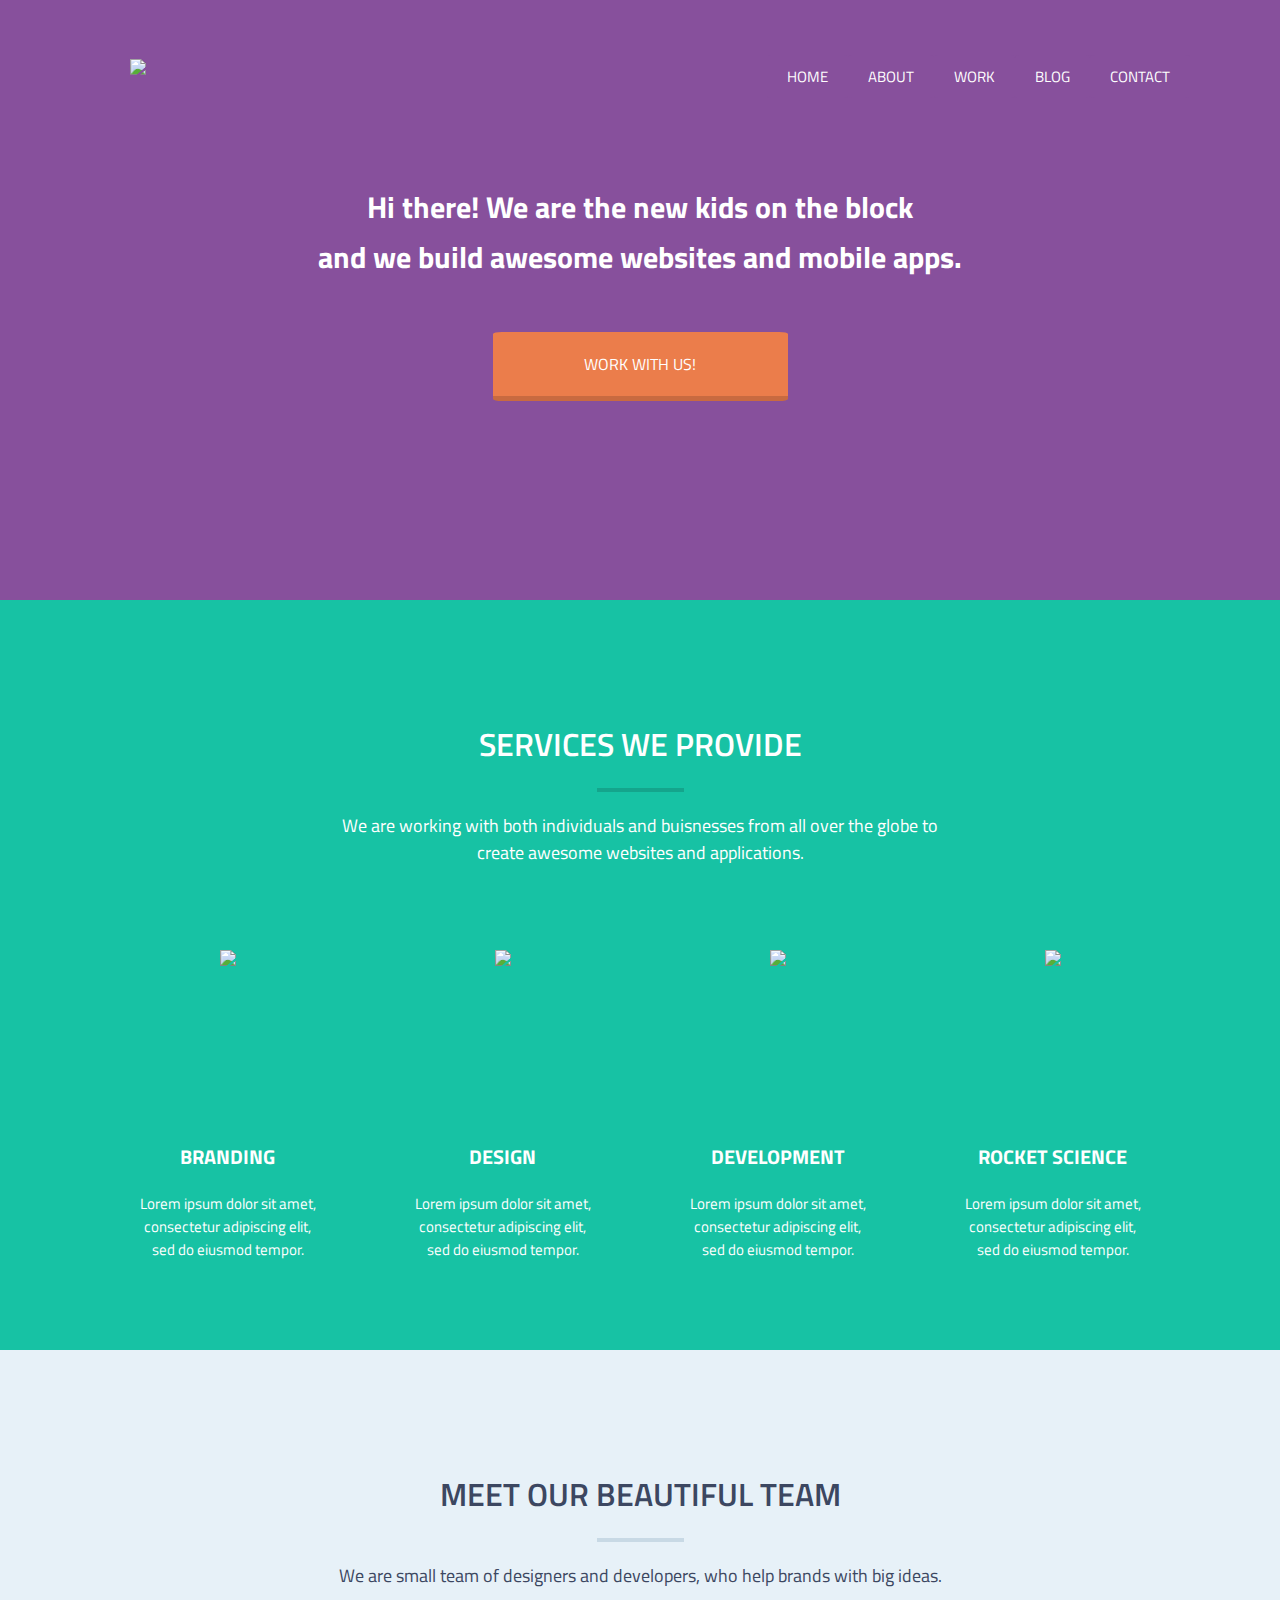
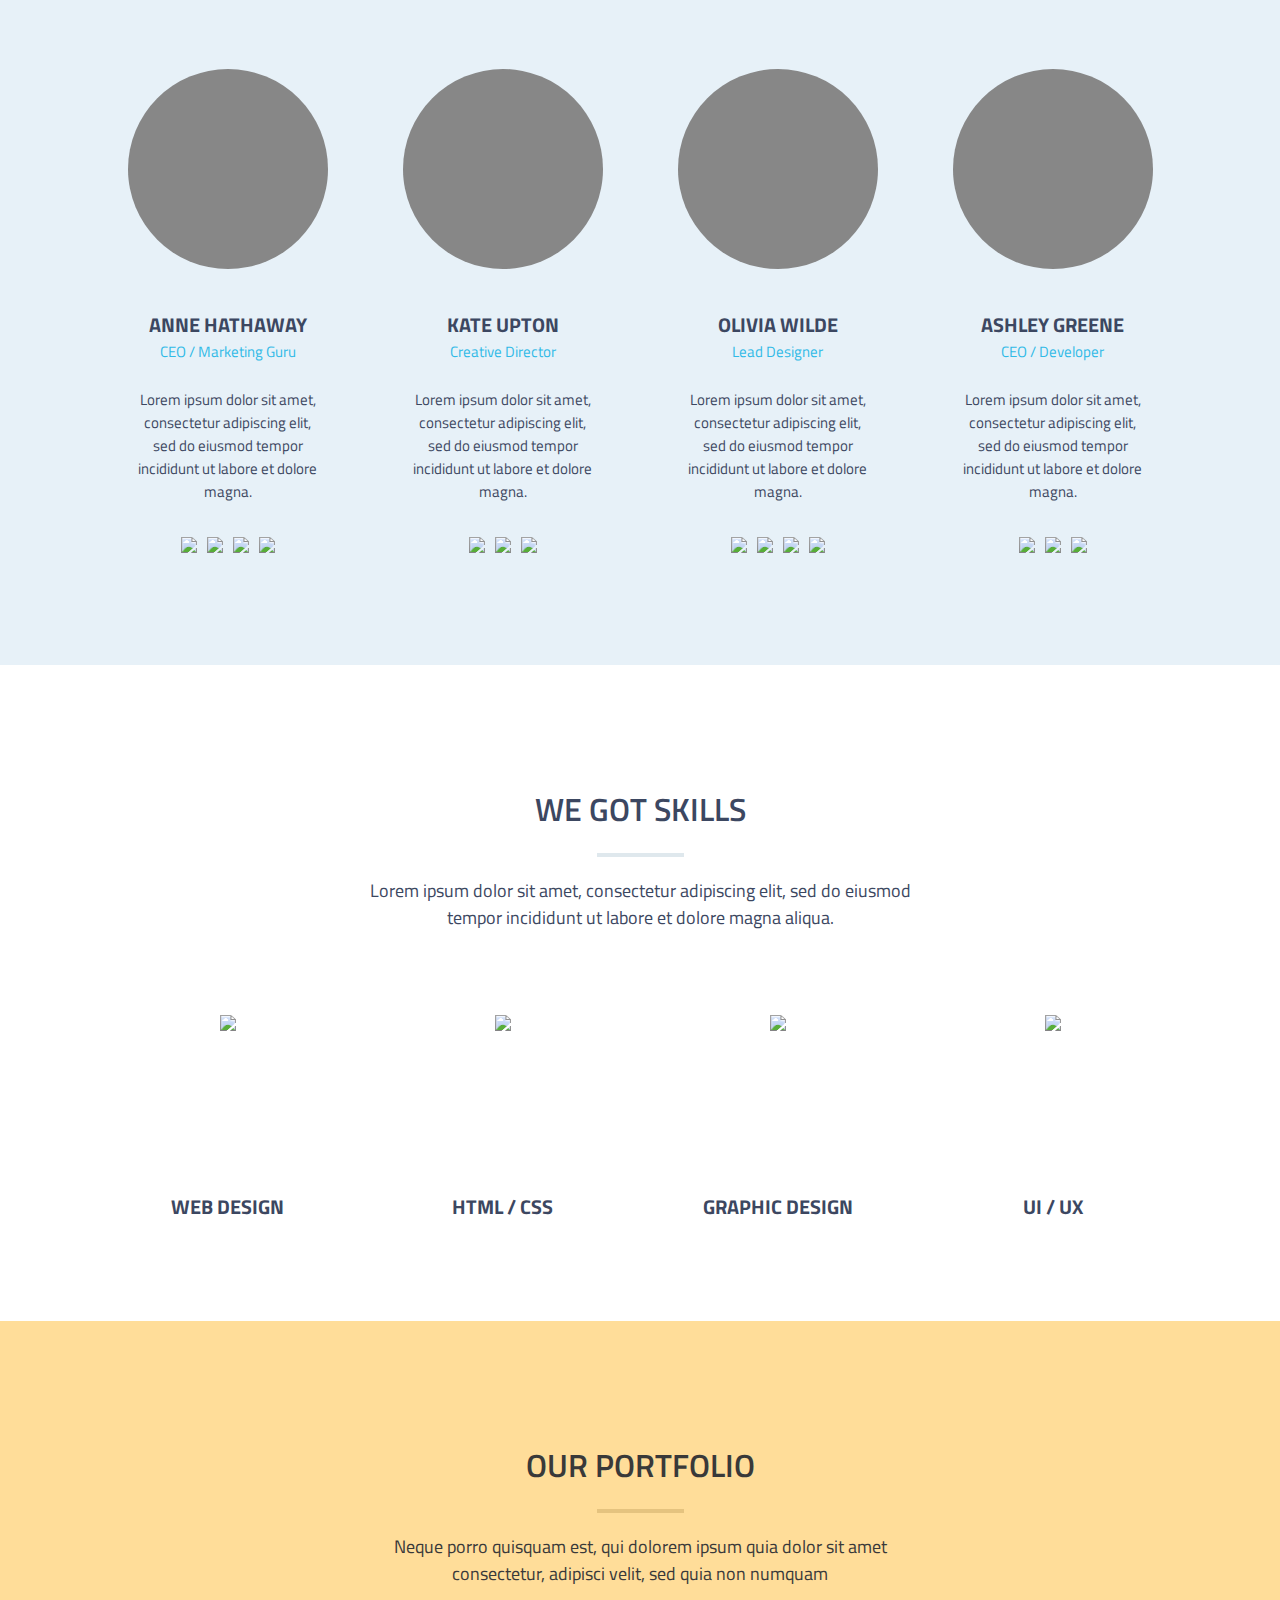
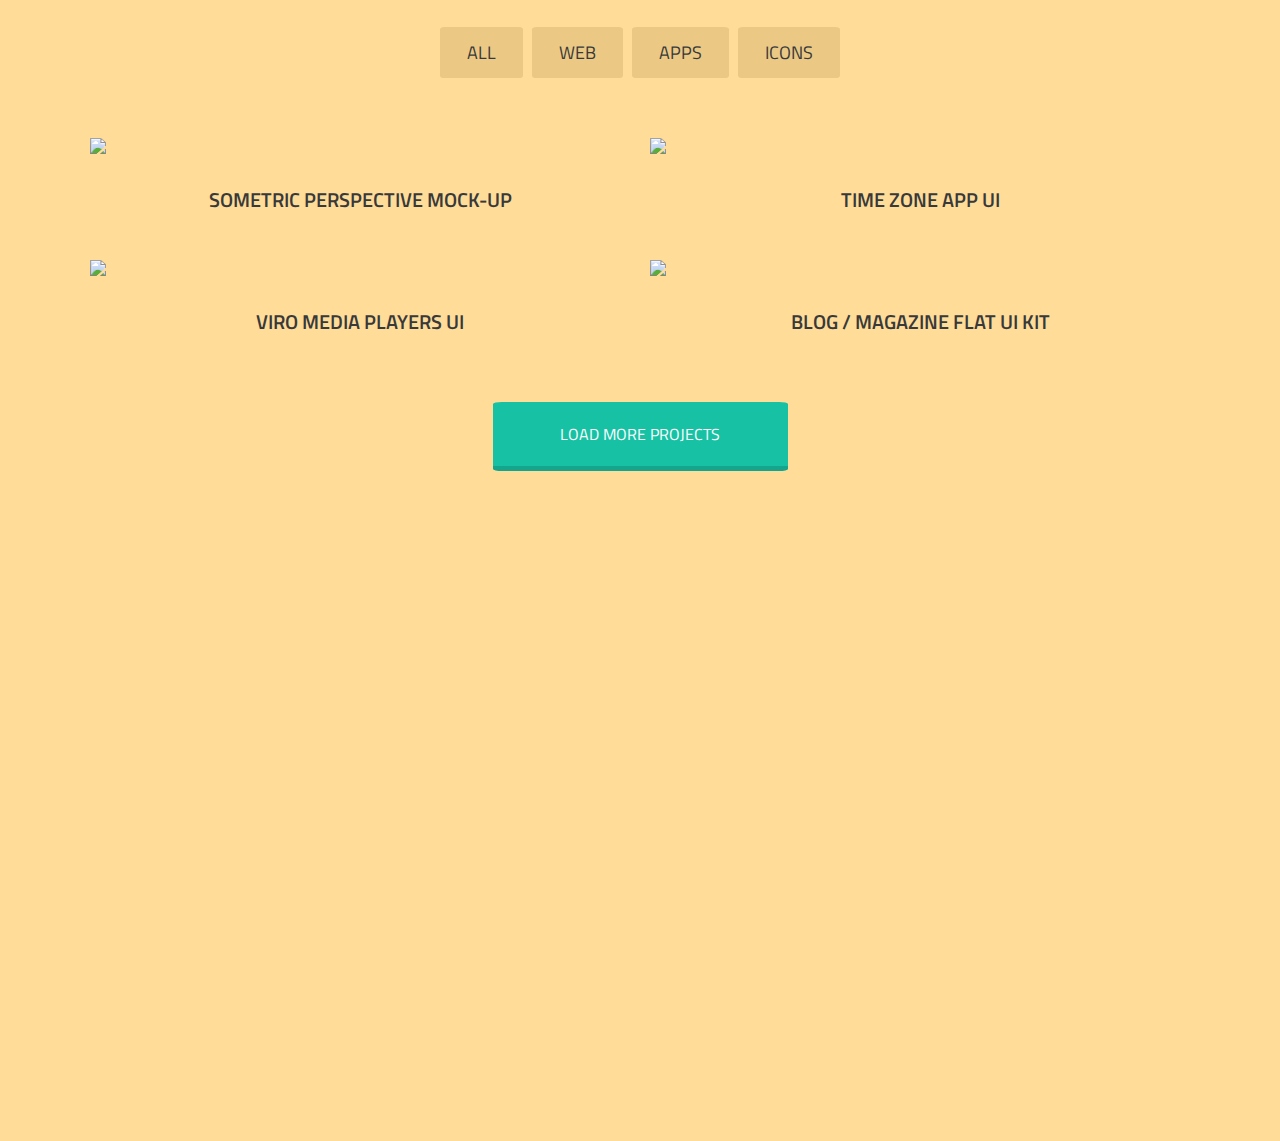
==== 01Train/index.html @ 818e9484 "semi-redy my first site" ====
<!DOCTYPE html>
<html lang="en">
<head>
    <meta charset="UTF-8">
    <meta name="viewport" content="width=device-width, initial-scale=1.0">
    <link rel="stylesheet" href="styles/style.css">
    <link href="https://fonts.googleapis.com/css?family=Titillium+Web:400,400i&display=swap" rel="stylesheet">
    <title>Document</title>
</head>
<body>

    
    <header class="header">
        <div class="container">
            <div class="header__inner">
                <a class ="logo" href="." alt="Cuda logo"><img src="/images/logo.png"></a>
                <nav class="nav">
                    <a class="nav_link active" href="/home">Home</a>
                    <a class="nav_link" href="/about">About</a>
                    <a class="nav_link" href="/work">Work</a>
                    <a class="nav_link" href="/blog">Blog</a>
                    <a class="nav_link" href="/contact">Contact</a>
                </nav>
            </div>
        </div> 
   <section class="intro_sec">
        <div class="container">
            <h2 class="intro_p">Hi there! We are the new kids on the block<br> 
            and we build awesome websites and mobile apps.</h2>
            <div>
                <a href="/contact"><p  class="button">Work with us!</p></a>
            </div>
        </div>
    </section>
    </header>


    <section class="sec">
        <div class="container">
            <div class="sec_inside">
                <h2 class="sec_heading">Services we provide</h2>
                <p class="sec_p">We are working with both individuals
                    and buisnesses from all over the globe to create 
                    awesome websites and applications.
                </p>
                <div class="section_main">
                    <div class="main_content">
                        <div class="img_in_sec">
                            <img src="/images/1.png">
                        </div>
                        <h3 class="cont_heading">branding</h3>
                        <p class="cont_descr">Lorem ipsum dolor
                             sit amet, consectetur adipiscing elit,
                              sed do eiusmod tempor.</p>
                    </div>
                    <div class="main_content">
                        <div class="img_in_sec">
                            <img src="/images/2.png">
                        </div>
                        <h3 class="cont_heading">design</h3>
                        <p class="cont_descr">Lorem ipsum dolor
                            sit amet, consectetur adipiscing elit,
                             sed do eiusmod tempor.</p>
                    </div>
                    <div class="main_content">
                        <div class="img_in_sec">
                            <img src="/images/3.png">
                        </div>
                        <h3 class="cont_heading">development</h3>
                        <p class="cont_descr">Lorem ipsum dolor
                            sit amet, consectetur adipiscing elit,
                             sed do eiusmod tempor.</p>
                    </div>
                    <div class="main_content">
                        <div class="img_in_sec">
                            <img src="/images/4.png">
                        </div>
                        <h3 class="cont_heading">rocket science</h3>
                        <p class="cont_descr">Lorem ipsum dolor
                            sit amet, consectetur adipiscing elit,
                             sed do eiusmod tempor.</p>
                    </div>
                </div>
            </div>
        </div> <!-- container-->
    </section> 


    <section class="sec sec-third">
        <div class="container">
            <div class="sec_inside">
                <h2 class="sec_heading heading-3">meet our beautiful team</h2>
                <p class="sec_p p-3">We are small team of designers and developers,
                    who help brands with big ideas.
                </p>
                <div class="section_main">
                    <div class="main_content">
                        <div class="gray_circ"></div>
                        <h3 class="cont_heading cont_heading-3">Anne Hathaway</h3>
                        <p class="job">CEO / Marketing Guru</p>
                        <p class="cont_descr">Lorem ipsum dolor sit amet, consectetur adipiscing
                             elit, sed do eiusmod tempor incididunt ut labore et dolore magna.</p>                    
                        <div class="contacts">
                            <a class="facebook link" target="_blank" href="http://facebook.com"><img src="/images/contacts_f.png"></a>
                            <a class="twitter link" target="_blank" href="http://twitter.com"><img src="/images/contacts_t.png"></a>
                            <a class="linkedin link" target="_blank" href="http://linked.com"><img src="/images/contacts_l.png"></a>
                            <a class="mail link" target="_blank" href="http://gmail.com"><img src="/images/contacts_g.png"></a>
                        </div>
                    </div>
                    <div class="main_content">
                        <div class="gray_circ"></div>
                        <h3 class="cont_heading cont_heading-3">Kate upton</h3>
                        <p class="job">Creative Director</p>
                        <p class="cont_descr">Lorem ipsum dolor sit amet, consectetur adipiscing
                             elit, sed do eiusmod tempor incididunt ut labore et dolore magna.</p>                    
                        <div class="contacts">
                            <a class="twitter link" target="_blank" href="http://twitter.com"><img src="/images/contacts_t.png"></a>
                            <a class="linkedin link" target="_blank" href="http://linked.com"><img src="/images/contacts_l.png"></a>
                            <a class="mail link" target="_blank" href="http://gmail.com"><img src="/images/contacts_g.png"></a>
                        </div>
                    </div>
                    <div class="main_content">
                        <div class="gray_circ"></div>
                        <h3 class="cont_heading cont_heading-3">Olivia wilde</h3>
                        <p class="job">Lead Designer</p>
                        <p class="cont_descr">Lorem ipsum dolor sit amet, consectetur adipiscing
                             elit, sed do eiusmod tempor incididunt ut labore et dolore magna.</p>                    
                        <div class="contacts">
                            <a class="facebook link" target="_blank" href="http://facebook.com"><img src="/images/contacts_f.png"></a>
                            <a class="twitter link" target="_blank" href="http://twitter.com"><img src="/images/contacts_t.png"></a>
                            <a class="linkedin link" target="_blank" href="http://linked.com"><img src="/images/contacts_l.png"></a>
                            <a class="mail link" target="_blank" href="http://gmail.com"><img src="/images/contacts_g.png"></a>
                        </div>
                    </div>
                    <div class="main_content">
                        <div class="gray_circ"></div>
                        <h3 class="cont_heading cont_heading-3">Ashley Greene</h3>
                        <p class="job">CEO / Developer</p>
                        <p class="cont_descr">Lorem ipsum dolor sit amet, consectetur adipiscing
                             elit, sed do eiusmod tempor incididunt ut labore et dolore magna.</p>                    
                        <div class="contacts">
                            <a class="facebook link" target="_blank" href="http://facebook.com"><img src="/images/contacts_f.png"></a>
                            <a class="twitter link" target="_blank" href="http://twitter.com"><img src="/images/contacts_t.png"></a>
                            <a class="mail link" target="_blank" href="http://gmail.com"><img src="/images/contacts_g.png"></a>
                        </div>
                    </div>
                </div>
            </div> <!-- sec_inside -->
        </div> <!-- container -->   
    </section> <!-- third section -->


    <section class="sec sec-4">
        <div class="container">
            <div class="sec_inside">
                <h2 class="sec_heading heading-4">we got skills</h2>
                <p class="sec_p p-4">Lorem ipsum dolor sit amet, consectetur adipiscing
                    elit, sed do eiusmod tempor incididunt ut labore et dolore magna aliqua.
                </p>
                <div class="section_main">
                    <div class="main_content">
                        <div class="img_in_sec">
                            <img src="/images/skills-1.png">
                        </div>
                        <h3 class="cont_heading cont_heading-3">Web design</h3>
                    </div>
                    <div class="main_content">
                        <div class="img_in_sec">
                            <img src="/images/skills-2.png">
                        </div>
                        <h3 class="cont_heading cont_heading-3">Html / css</h3>
                    </div>
                    <div class="main_content">
                        <div class="img_in_sec">
                            <img src="/images/skills-3.png">
                        </div>
                        <h3 class="cont_heading cont_heading-3">graphic design</h3>
                    </div>
                    <div class="main_content">
                        <div class="img_in_sec">
                            <img src="/images/skills-4.png">
                        </div>
                        <h3 class="cont_heading cont_heading-3">ui / ux</h3>
                    </div>
                </div>
            </div> <!-- sec_inside -->
        </div> <!-- container -->   
    </section> <!-- third section -->


    <section class="sec sec-5">
        <div class="container">
            <div class="sec_inside">
                <h2 class="sec_heading heading-5">our portfolio</h2>
                <p class="sec_p p-4">Neque porro quisquam est, qui dolorem ipsum quia dolor sit amet
                    consectetur, adipisci velit, sed quia non numquam
                </p>
                <div class="menu">
                    <a class="mini_button" href="#" alt="all">all</a>
                    <a class="mini_button" href="#" alt="web">web</a>
                    <a class="mini_button" href="#" alt="apps">apps</a>
                    <a class="mini_button" href="#" alt="icons">icons</a>
                </div>
                <div class="main_content-5">
                    <div class="main_content c-5">
                        <img src="/images/nb-1.png">
                        <h3 class="cont_heading cont_heading-5">sometric Perspective Mock-Up</h3>
                    </div>
                    <div class="main_content c-5">
                        <img src="/images/nb-2.png">
                        <h3 class="cont_heading cont_heading-5">Time zone app ui</h3>
                    </div>
                    <div class="main_content c-5">
                        <img src="/images/nb-4.png">
                        <h3 class="cont_heading cont_heading-5">viro media players ui</h3>
                    </div>
                    <div class="main_content c-5">
                        <img src="/images/nb-3.png">
                        <h3 class="cont_heading cont_heading-5">blog / magazine flat ui kit</h3>
                    </div>
                </div>
                <div>
                    <a href="/contact"><p  class="button button-5">Load more projects</p></a>
                </div>
</body>
</html>
---- 01Train/styles/style.css ----
body, html {
    font-family: 'Titillium Web', sans-serif;
    margin: 0;
    color: white;
    font-size: 18px;
    height: 100%;
    padding: 0;
    margin: 0;
}


a  {
    text-decoration: none;
    outline: none!important;
    border: none;
}


*, *:before, *:after{
    box-sizing: border-box;
}

.container {
    max-width: 1100px;
    width: 100%;
    margin: 0 auto;
}

/* Header */

.header {
    position: relative;
    background-color: #87509c;
    height: 600px;
    margin: 0;
    top: 0;
    left: 0;
    right: 0;
    bottom: 0;
    z-index: 1000;
}

.header__inner {
    /*margin-top: 80px;*/
    position: relative;
    padding-top: 55px;
    margin-bottom: 100px;

}

.logo {
    width: 125px;
    height: 50px;
    margin-left: 40px;
}

/* navigation */

.nav{
    position: absolute;
    top: 55px;
    right: 0
}

.nav_link{
    background-color: #87509c;
    text-decoration: none;
    text-transform: uppercase;
    color: white;
    font-size: 15px;
    font-weight: normal;
    padding: 10px 20px;
    float: left;
    border-radius: 5%;
    transition: linear .2s;
}

.nav_link:hover {
    background-color: #643a79;
}

/* intro */

.intro_p {
    color: white;
    margin-top: 0px;
    margin-bottom: 50px;
    text-align: center;
    font-size: 30px;
    font-weight: bold;
    line-height: 50px;
}

.button {
    width: 295px;
    text-decoration: none;
    background-color: #eb7d4b;
    color: white;
    font-size: 16px;
    text-transform: uppercase;
    border-bottom-color: #c86a40;
    border-bottom-width: 5px;
    border-bottom-style: solid;
    margin: 0 auto;
    text-align: center;
    padding: 20px;
    border-radius: 3%;
    transition: linear .2s;
}

.button:hover {
    color: #eb7d4b;
    background-color: white;
    border-bottom-color: white;
    border-bottom-width: 5px;
    border-bottom-style: solid;
}


/* second section */

.sec {
    margin: 0;
    width: 100%;
    height: 750px;
    background-color: #17c2a4;
}

.sec_inside {
    padding: 120px 0;
}

.sec_heading {
    text-transform: uppercase;
    font-size: 32px;
    text-align: center;
    font-weight: 600;
    margin: 0;
    padding-bottom: 20px;
}

.sec_heading:after {
    content: "";
    display: block;
    height: 4px;
    width: 87px;
    background-color: #14a58c;
    margin: 20px auto 0
}

.sec_p {
    text-align: center;
    margin: 0 auto;
    max-width: 600px;
    padding: 0;
}

/* section main content */

.section_main {
    margin-top: 80px;
    display: flex;
    /*justify-content: space-between;*/
}

.main_content {
    width: 25%;
    display: flex;
    justify-items: center;
    flex-wrap: wrap;
    flex-direction: column;
    text-align: center;

}

.img_in_sec {
    height: 140px;
}

.cont_heading {
    margin-top: 55px;
    text-transform: uppercase;
    font-size: 20px;
    text-align: center;
    font-weight: 700;
}

.cont_descr {
    margin: 0 auto;
    font-size: 15px;
    width: 180px;
    text-align: center;
}

/* 3 section */

.sec-third {
    height: 915px;
    background-color: #e7f1f8;
    color: #3c4761;
}

.heading-3:after {
    content: "";
    display: block;
    height: 4px;
    width: 87px;
    background-color: #c8d9e5;
    margin: 20px auto 0;
    z-index: 1;
}

.p-3 {
    max-width: 650px;
}

.gray_circ {
    margin: 0 auto;
    background-color: #878787;
    border-radius: 50%;
    width: 200px;
    height: 200px;
}

.cont_heading-3 {
    margin-top: 40px;
    margin-bottom: 0px;
    padding: 0;
}

.job {
    padding-top: 0px;
    margin: 0 auto;
    font-size: 15px;
    color: #30bae7;
    margin-bottom: 25px;
}

.contacts {
    display: flex;
    justify-content: center;
}

.link {
    padding: 30px 5px;
}

/* Section 4 */

.sec-4 {
    height: 656px;
    background-color: #ffffff;
    color: #3c4761;
}

.heading-4:after {
    content: "";
    display: block;
    height: 4px;
    width: 87px;
    background-color: #dfe8ed;
    margin: 20px auto 0;
    z-index: 2;
}

.p-4 {
    width: 580px;
}

/* section 5 */

.sec-5 {
    height: 1420px;
    background-color: #ffdd99;
    color: #393939;
}

.heading-5:after {
    content: "";
    display: block;
    height: 4px;
    width: 87px;
    background-color: #e5c37f;
    margin: 20px auto 0;
    z-index: 3;
}

.menu {
    width: 400px;
    display: flex;
    justify-content: space-between;
    margin: 0 auto;
}

.mini_button {
    background-color: #ebc985;
    margin: 40px 0;
    padding: 12px 27px;
    text-transform: uppercase;
    color: #393939;
    border-radius: 5%;
    transition: linear 0.2s;
}

.mini_button:hover {
    background-color: #ffffff;
}

.main_content-5 {
    width: 100%;
    display: flex;
    justify-content: space-between;
    flex-wrap: wrap;
    margin-top: 20px;
}

.c-5 {
    width: 540px;
}

.cont_heading-5 {
    margin-top: 30px;
    font-weight: 600;
    margin-bottom: 45px;
}

.button-5 {
    margin-top: 20px;
    color: #ffffff;
    background-color: #17c2a4;
    border-bottom-color: #14a58c;
}

.button-5:hover {
    color: #17c2a4;
}
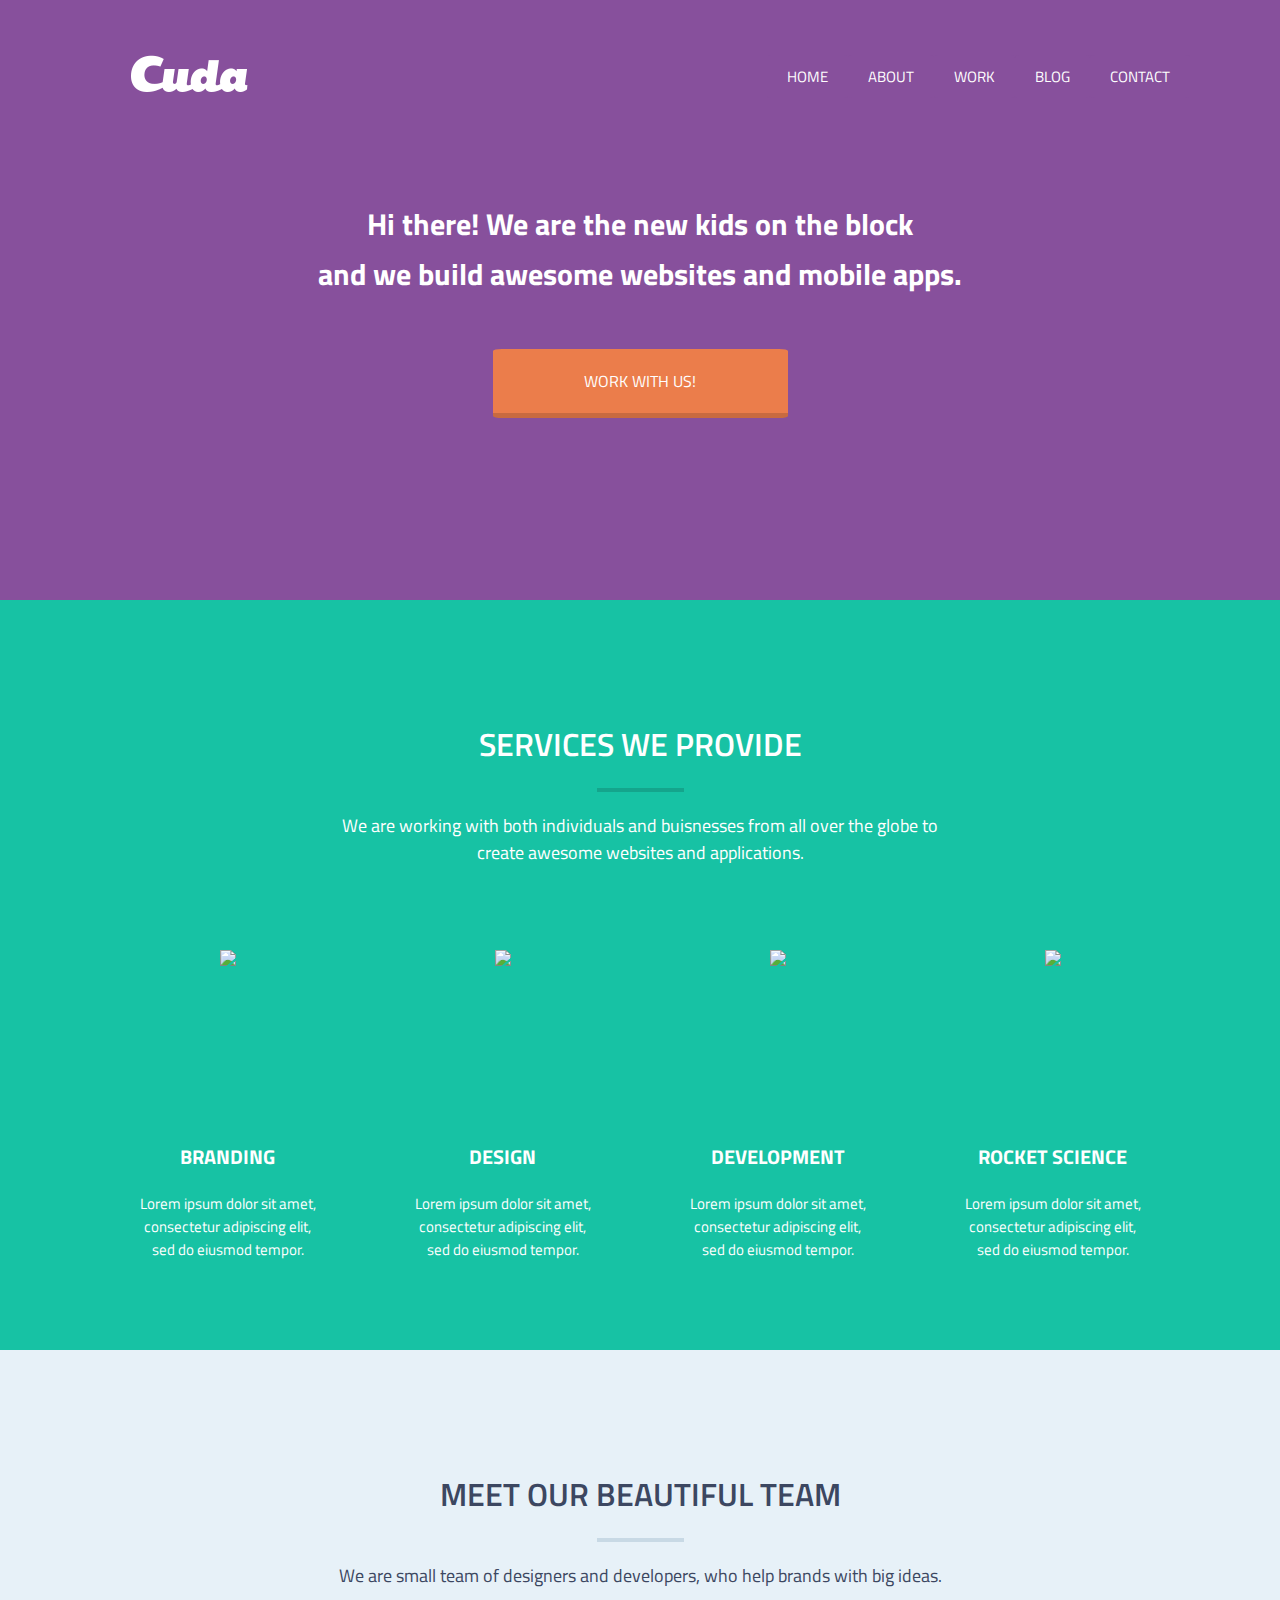
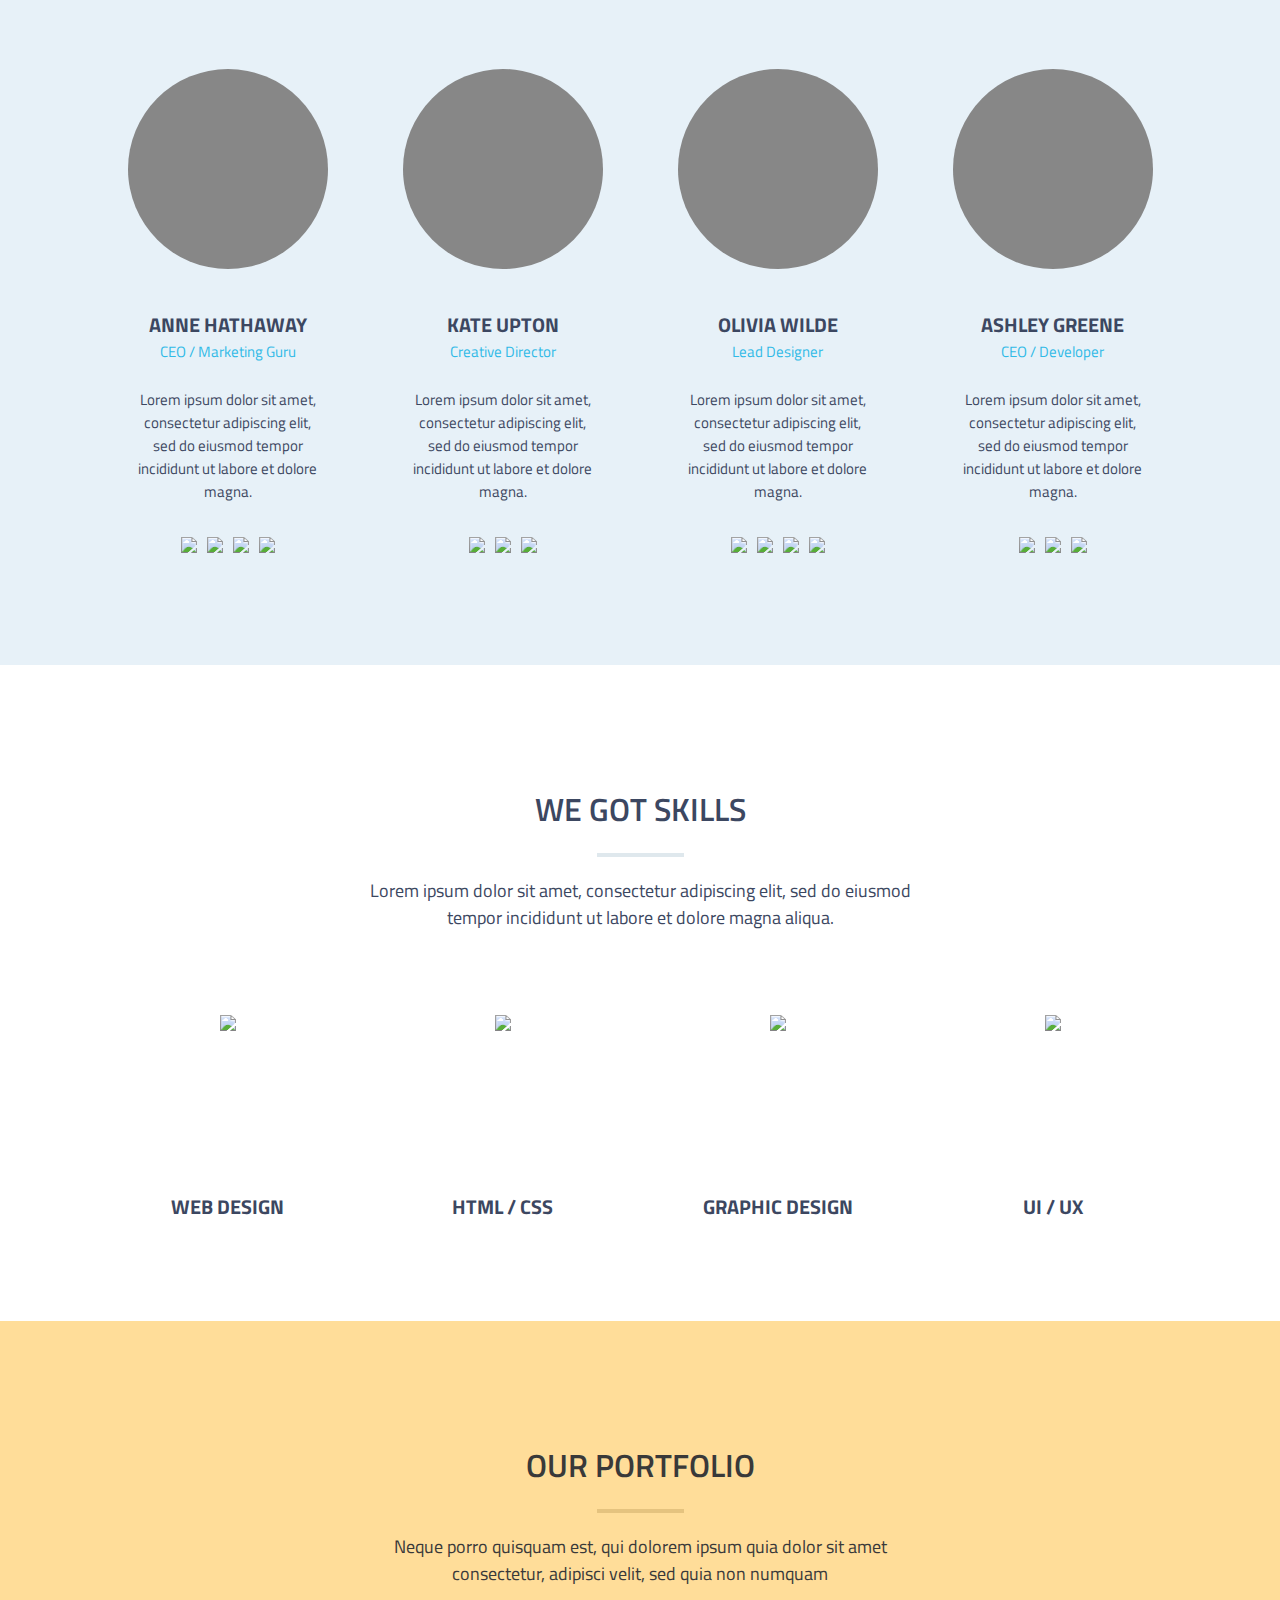
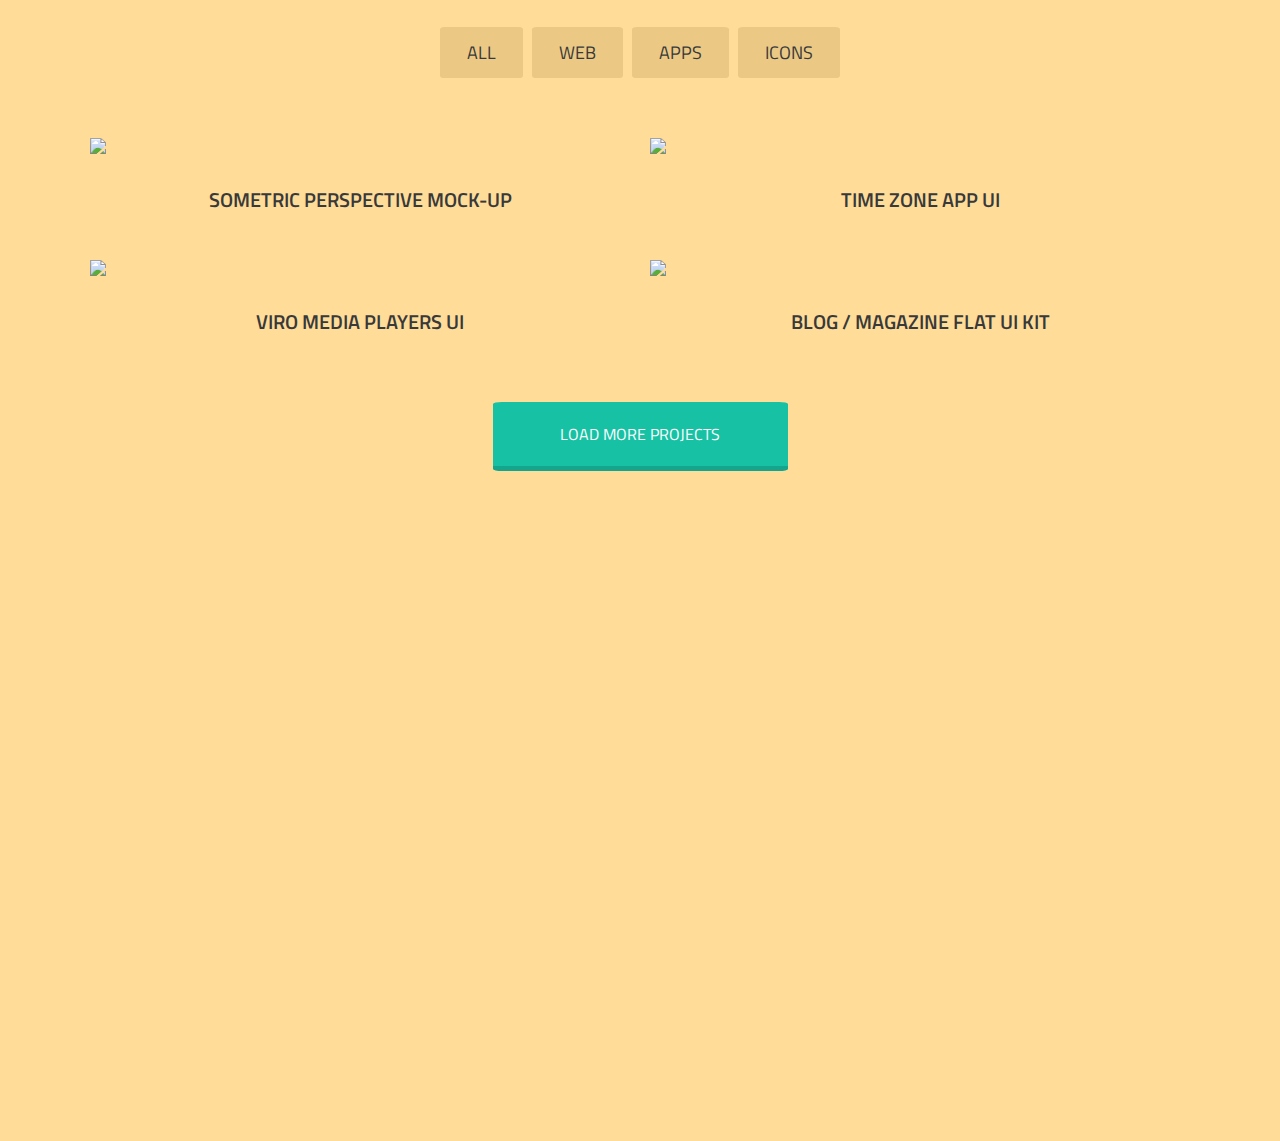
==== commit d28c7f96: "dot added" ====
--- a/01Train/index.html
+++ b/01Train/index.html
@@ -13,7 +13,7 @@
     <header class="header">
         <div class="container">
             <div class="header__inner">
-                <a class ="logo" href="." alt="Cuda logo"><img src="/images/logo.png"></a>
+                <a class ="logo" href="." alt="Cuda logo"><img src="./images/logo.png"></a>
                 <nav class="nav">
                     <a class="nav_link active" href="/home">Home</a>
                     <a class="nav_link" href="/about">About</a>
@@ -222,5 +222,11 @@
                 <div>
                     <a href="/contact"><p  class="button button-5">Load more projects</p></a>
                 </div>
+            </div> <!-- sec_inside -->
+        </div> <!-- container -->   
+    </section> <!-- third section -->
+
+
+
 </body>
 </html>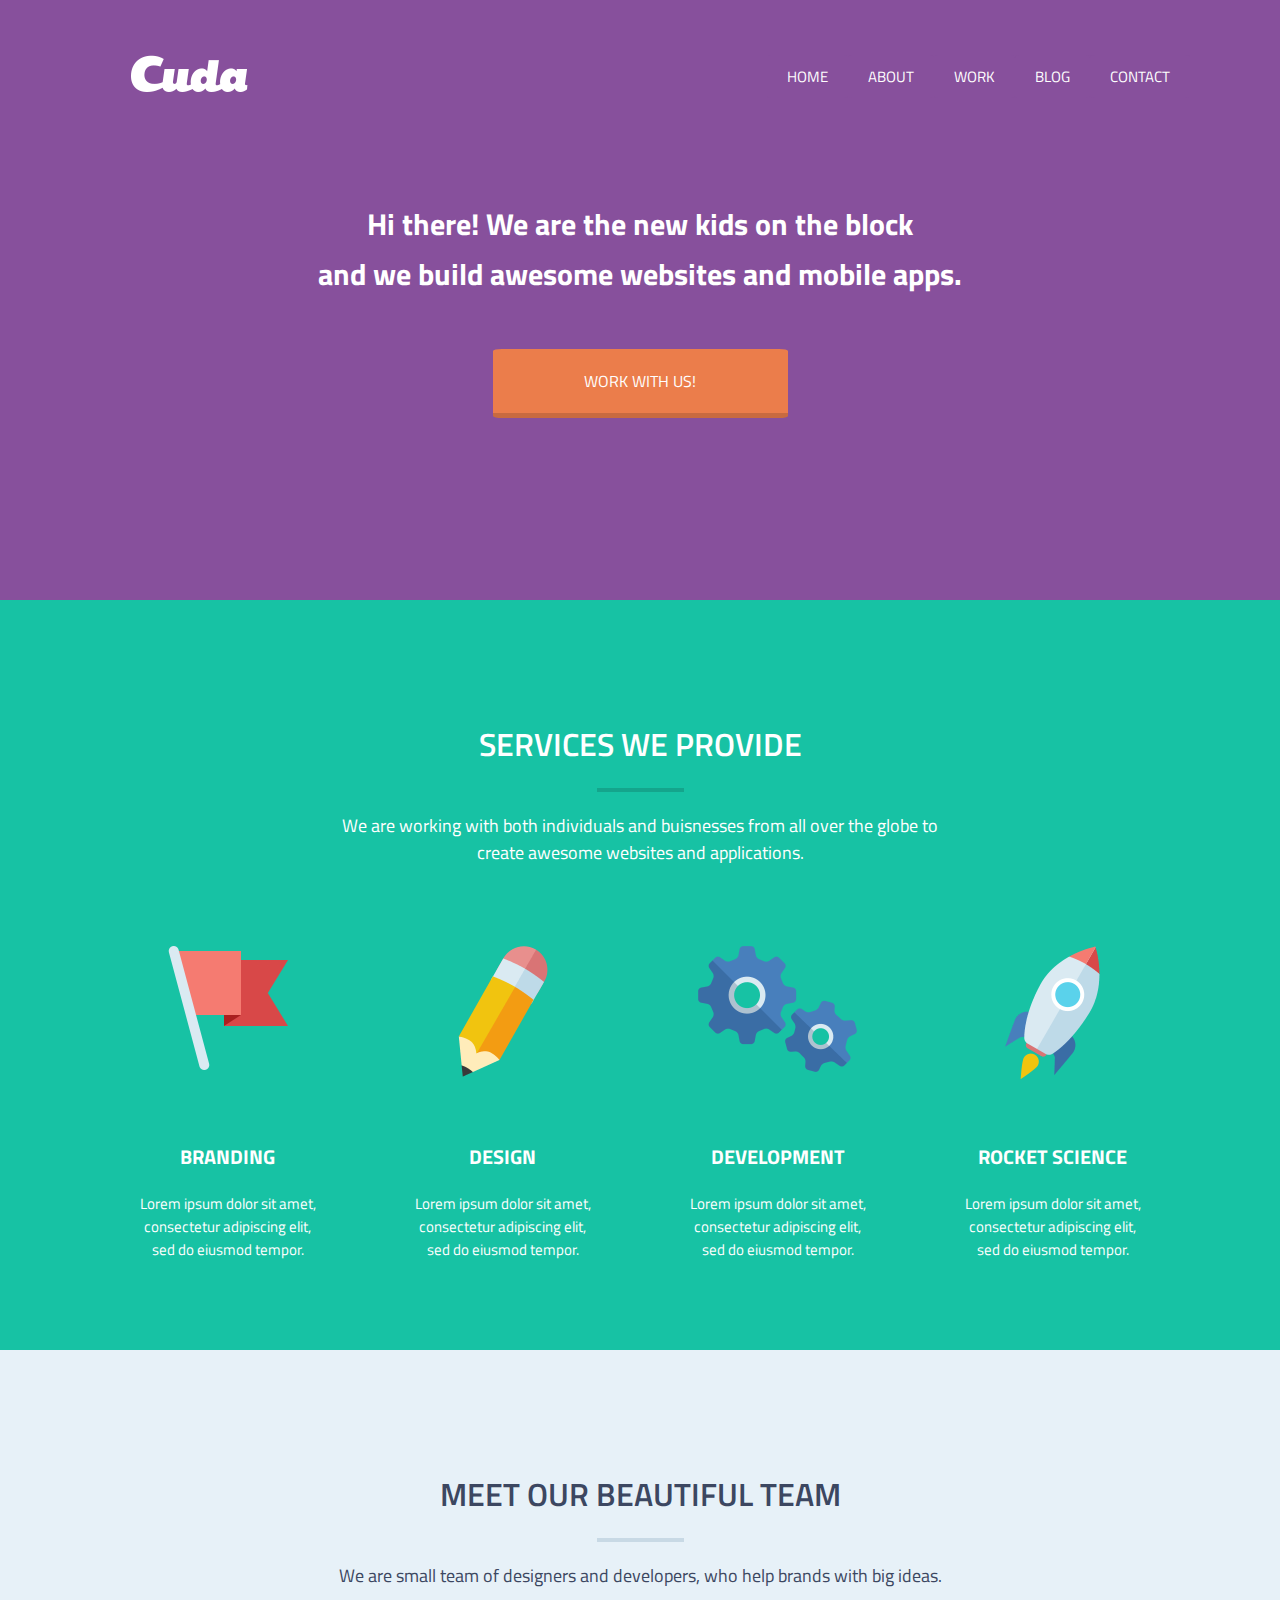
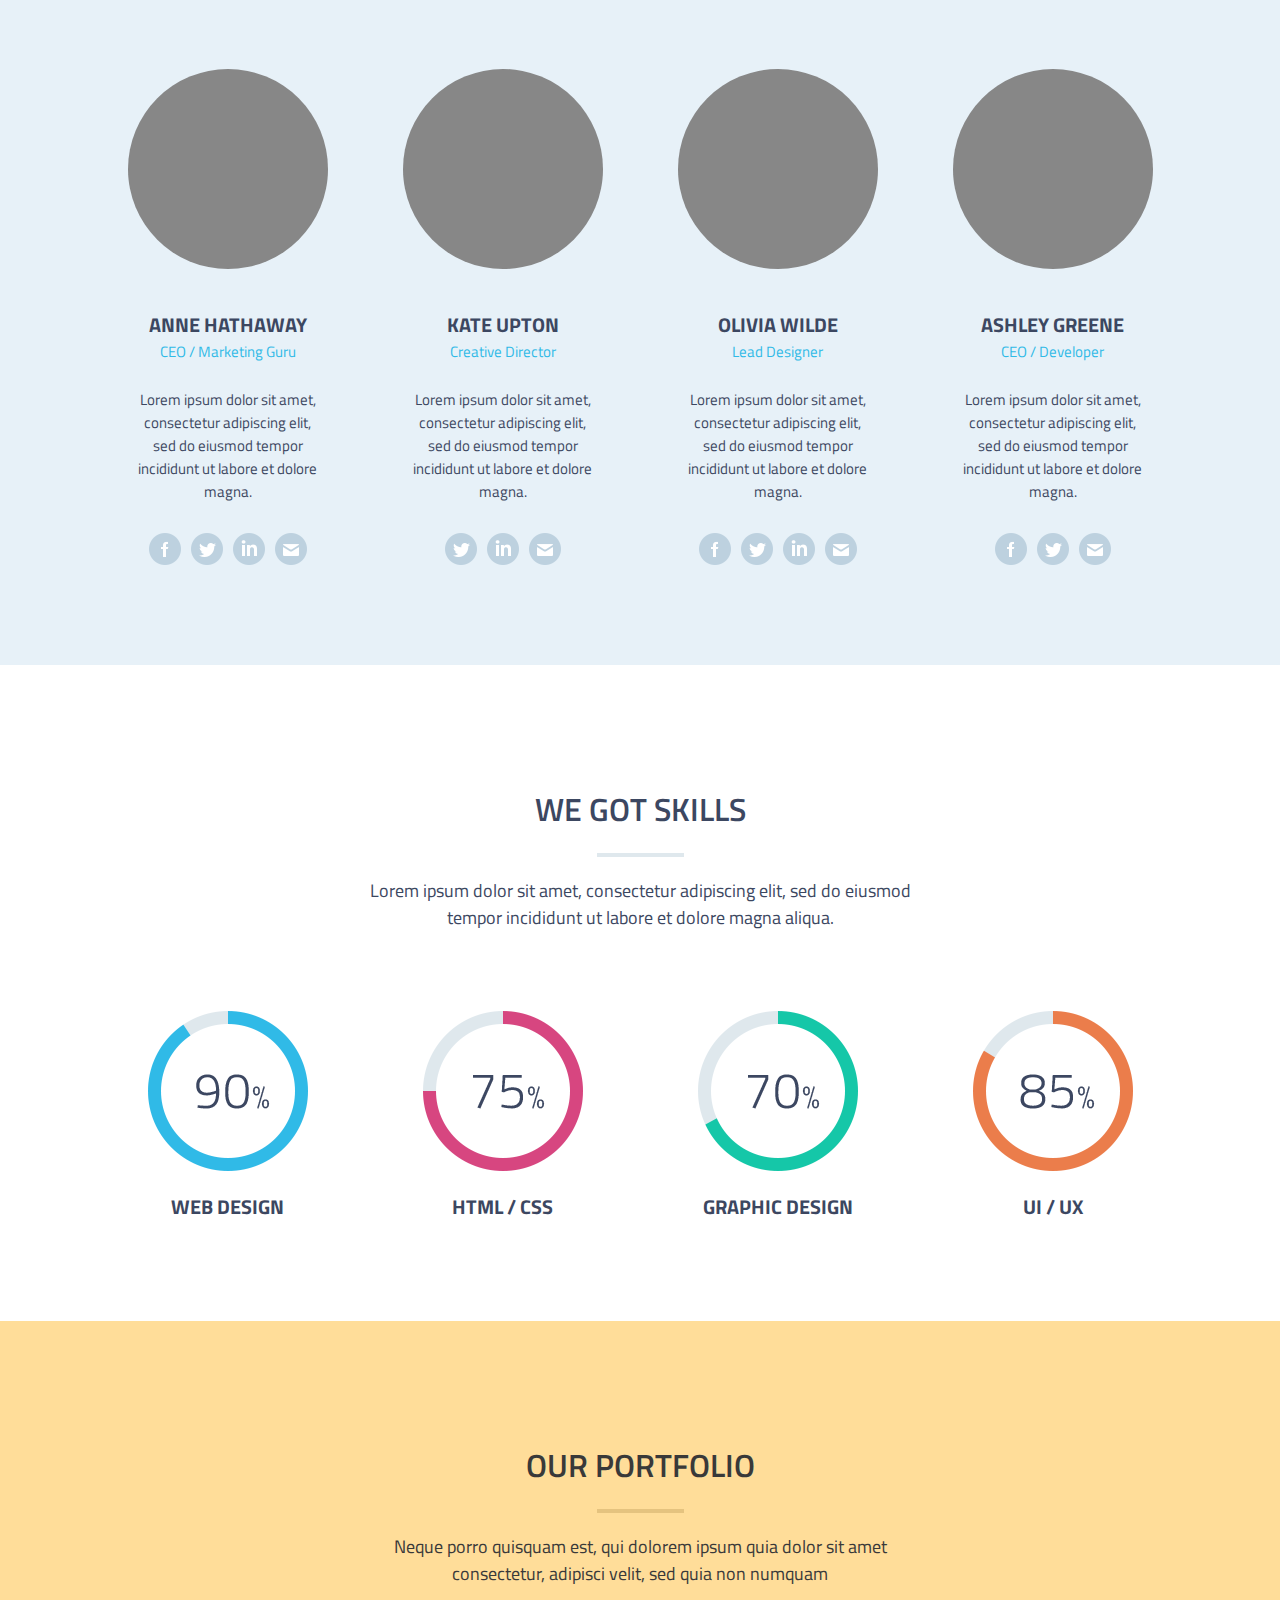
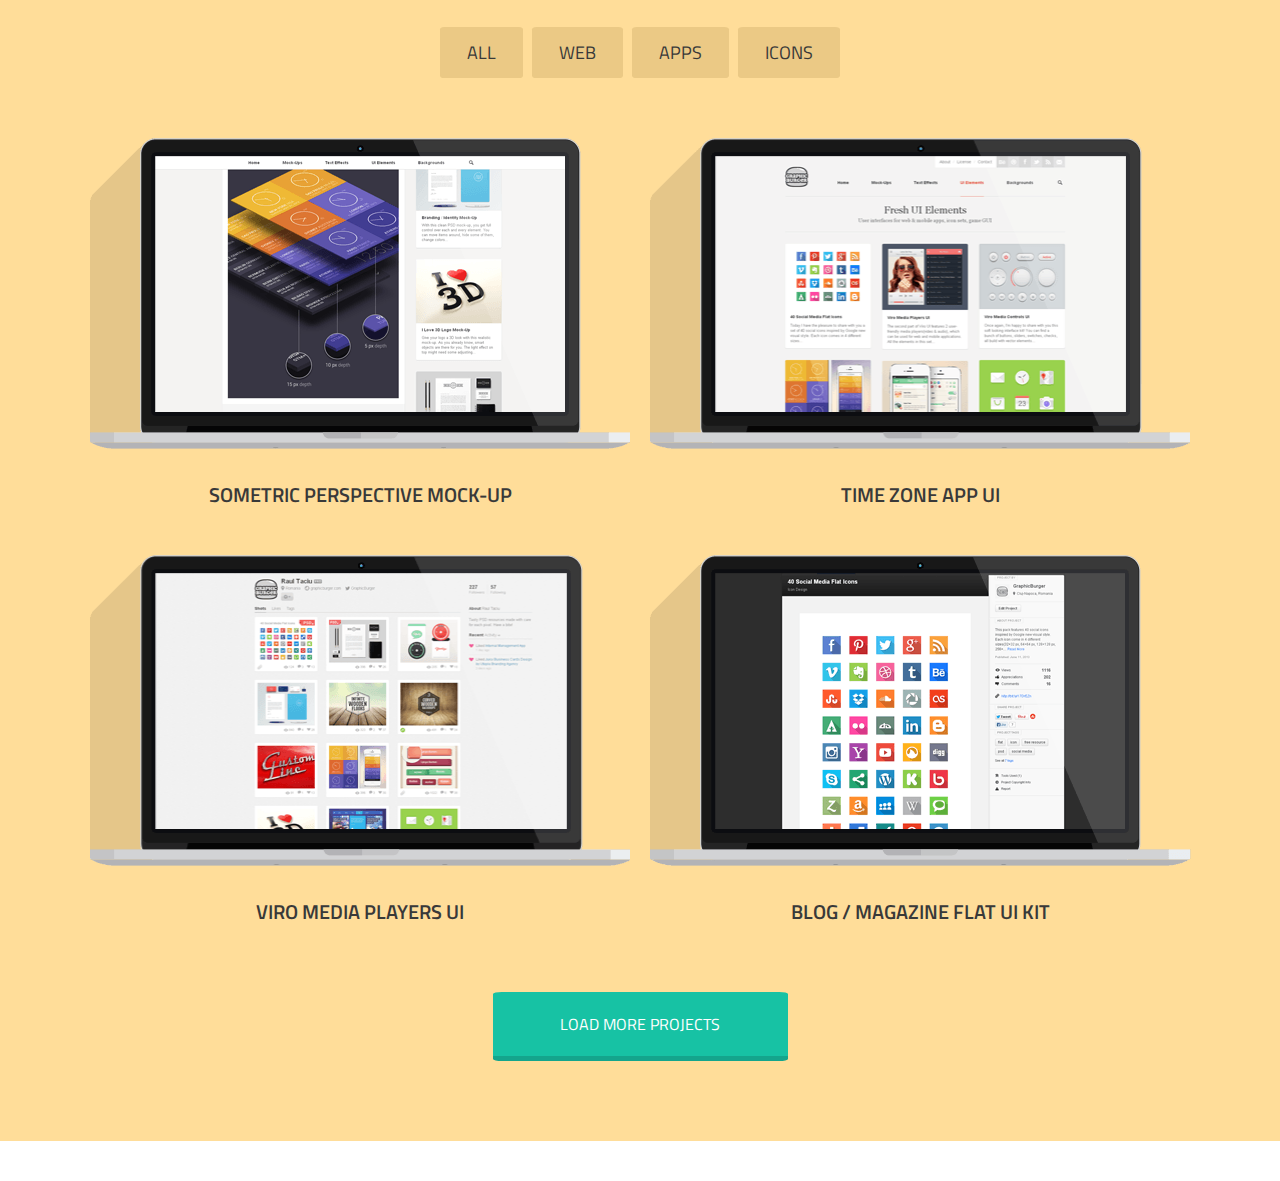
==== commit 69cebb48: "dots were added images fixed" ====
--- a/01Train/index.html
+++ b/01Train/index.html
@@ -46,7 +46,7 @@
                 <div class="section_main">
                     <div class="main_content">
                         <div class="img_in_sec">
-                            <img src="/images/1.png">
+                            <img src="./images/1.png">
                         </div>
                         <h3 class="cont_heading">branding</h3>
                         <p class="cont_descr">Lorem ipsum dolor
@@ -55,7 +55,7 @@
                     </div>
                     <div class="main_content">
                         <div class="img_in_sec">
-                            <img src="/images/2.png">
+                            <img src="./images/2.png">
                         </div>
                         <h3 class="cont_heading">design</h3>
                         <p class="cont_descr">Lorem ipsum dolor
@@ -64,7 +64,7 @@
                     </div>
                     <div class="main_content">
                         <div class="img_in_sec">
-                            <img src="/images/3.png">
+                            <img src="./images/3.png">
                         </div>
                         <h3 class="cont_heading">development</h3>
                         <p class="cont_descr">Lorem ipsum dolor
@@ -73,7 +73,7 @@
                     </div>
                     <div class="main_content">
                         <div class="img_in_sec">
-                            <img src="/images/4.png">
+                            <img src="./images/4.png">
                         </div>
                         <h3 class="cont_heading">rocket science</h3>
                         <p class="cont_descr">Lorem ipsum dolor
@@ -101,10 +101,10 @@
                         <p class="cont_descr">Lorem ipsum dolor sit amet, consectetur adipiscing
                              elit, sed do eiusmod tempor incididunt ut labore et dolore magna.</p>                    
                         <div class="contacts">
-                            <a class="facebook link" target="_blank" href="http://facebook.com"><img src="/images/contacts_f.png"></a>
-                            <a class="twitter link" target="_blank" href="http://twitter.com"><img src="/images/contacts_t.png"></a>
-                            <a class="linkedin link" target="_blank" href="http://linked.com"><img src="/images/contacts_l.png"></a>
-                            <a class="mail link" target="_blank" href="http://gmail.com"><img src="/images/contacts_g.png"></a>
+                            <a class="facebook link" target="_blank" href="http://facebook.com"><img src="./images/contacts_f.png"></a>
+                            <a class="twitter link" target="_blank" href="http://twitter.com"><img src="./images/contacts_t.png"></a>
+                            <a class="linkedin link" target="_blank" href="http://linked.com"><img src="./images/contacts_l.png"></a>
+                            <a class="mail link" target="_blank" href="http://gmail.com"><img src="./images/contacts_g.png"></a>
                         </div>
                     </div>
                     <div class="main_content">
@@ -114,9 +114,9 @@
                         <p class="cont_descr">Lorem ipsum dolor sit amet, consectetur adipiscing
                              elit, sed do eiusmod tempor incididunt ut labore et dolore magna.</p>                    
                         <div class="contacts">
-                            <a class="twitter link" target="_blank" href="http://twitter.com"><img src="/images/contacts_t.png"></a>
-                            <a class="linkedin link" target="_blank" href="http://linked.com"><img src="/images/contacts_l.png"></a>
-                            <a class="mail link" target="_blank" href="http://gmail.com"><img src="/images/contacts_g.png"></a>
+                            <a class="twitter link" target="_blank" href="http://twitter.com"><img src="./images/contacts_t.png"></a>
+                            <a class="linkedin link" target="_blank" href="http://linked.com"><img src="./images/contacts_l.png"></a>
+                            <a class="mail link" target="_blank" href="http://gmail.com"><img src="./images/contacts_g.png"></a>
                         </div>
                     </div>
                     <div class="main_content">
@@ -126,10 +126,10 @@
                         <p class="cont_descr">Lorem ipsum dolor sit amet, consectetur adipiscing
                              elit, sed do eiusmod tempor incididunt ut labore et dolore magna.</p>                    
                         <div class="contacts">
-                            <a class="facebook link" target="_blank" href="http://facebook.com"><img src="/images/contacts_f.png"></a>
-                            <a class="twitter link" target="_blank" href="http://twitter.com"><img src="/images/contacts_t.png"></a>
-                            <a class="linkedin link" target="_blank" href="http://linked.com"><img src="/images/contacts_l.png"></a>
-                            <a class="mail link" target="_blank" href="http://gmail.com"><img src="/images/contacts_g.png"></a>
+                            <a class="facebook link" target="_blank" href="http://facebook.com"><img src="./images/contacts_f.png"></a>
+                            <a class="twitter link" target="_blank" href="http://twitter.com"><img src="./images/contacts_t.png"></a>
+                            <a class="linkedin link" target="_blank" href="http://linked.com"><img src="./images/contacts_l.png"></a>
+                            <a class="mail link" target="_blank" href="http://gmail.com"><img src="./images/contacts_g.png"></a>
                         </div>
                     </div>
                     <div class="main_content">
@@ -139,9 +139,9 @@
                         <p class="cont_descr">Lorem ipsum dolor sit amet, consectetur adipiscing
                              elit, sed do eiusmod tempor incididunt ut labore et dolore magna.</p>                    
                         <div class="contacts">
-                            <a class="facebook link" target="_blank" href="http://facebook.com"><img src="/images/contacts_f.png"></a>
-                            <a class="twitter link" target="_blank" href="http://twitter.com"><img src="/images/contacts_t.png"></a>
-                            <a class="mail link" target="_blank" href="http://gmail.com"><img src="/images/contacts_g.png"></a>
+                            <a class="facebook link" target="_blank" href="http://facebook.com"><img src="./images/contacts_f.png"></a>
+                            <a class="twitter link" target="_blank" href="http://twitter.com"><img src="./images/contacts_t.png"></a>
+                            <a class="mail link" target="_blank" href="http://gmail.com"><img src="./images/contacts_g.png"></a>
                         </div>
                     </div>
                 </div>
@@ -160,25 +160,25 @@
                 <div class="section_main">
                     <div class="main_content">
                         <div class="img_in_sec">
-                            <img src="/images/skills-1.png">
+                            <img src="./images/skills-1.png">
                         </div>
                         <h3 class="cont_heading cont_heading-3">Web design</h3>
                     </div>
                     <div class="main_content">
                         <div class="img_in_sec">
-                            <img src="/images/skills-2.png">
+                            <img src="./images/skills-2.png">
                         </div>
                         <h3 class="cont_heading cont_heading-3">Html / css</h3>
                     </div>
                     <div class="main_content">
                         <div class="img_in_sec">
-                            <img src="/images/skills-3.png">
+                            <img src="./images/skills-3.png">
                         </div>
                         <h3 class="cont_heading cont_heading-3">graphic design</h3>
                     </div>
                     <div class="main_content">
                         <div class="img_in_sec">
-                            <img src="/images/skills-4.png">
+                            <img src="./images/skills-4.png">
                         </div>
                         <h3 class="cont_heading cont_heading-3">ui / ux</h3>
                     </div>
@@ -203,19 +203,19 @@
                 </div>
                 <div class="main_content-5">
                     <div class="main_content c-5">
-                        <img src="/images/nb-1.png">
+                        <img src="./images/nb-1.png">
                         <h3 class="cont_heading cont_heading-5">sometric Perspective Mock-Up</h3>
                     </div>
                     <div class="main_content c-5">
-                        <img src="/images/nb-2.png">
+                        <img src="./images/nb-2.png">
                         <h3 class="cont_heading cont_heading-5">Time zone app ui</h3>
                     </div>
                     <div class="main_content c-5">
-                        <img src="/images/nb-4.png">
+                        <img src="./images/nb-4.png">
                         <h3 class="cont_heading cont_heading-5">viro media players ui</h3>
                     </div>
                     <div class="main_content c-5">
-                        <img src="/images/nb-3.png">
+                        <img src="./images/nb-3.png">
                         <h3 class="cont_heading cont_heading-5">blog / magazine flat ui kit</h3>
                     </div>
                 </div>
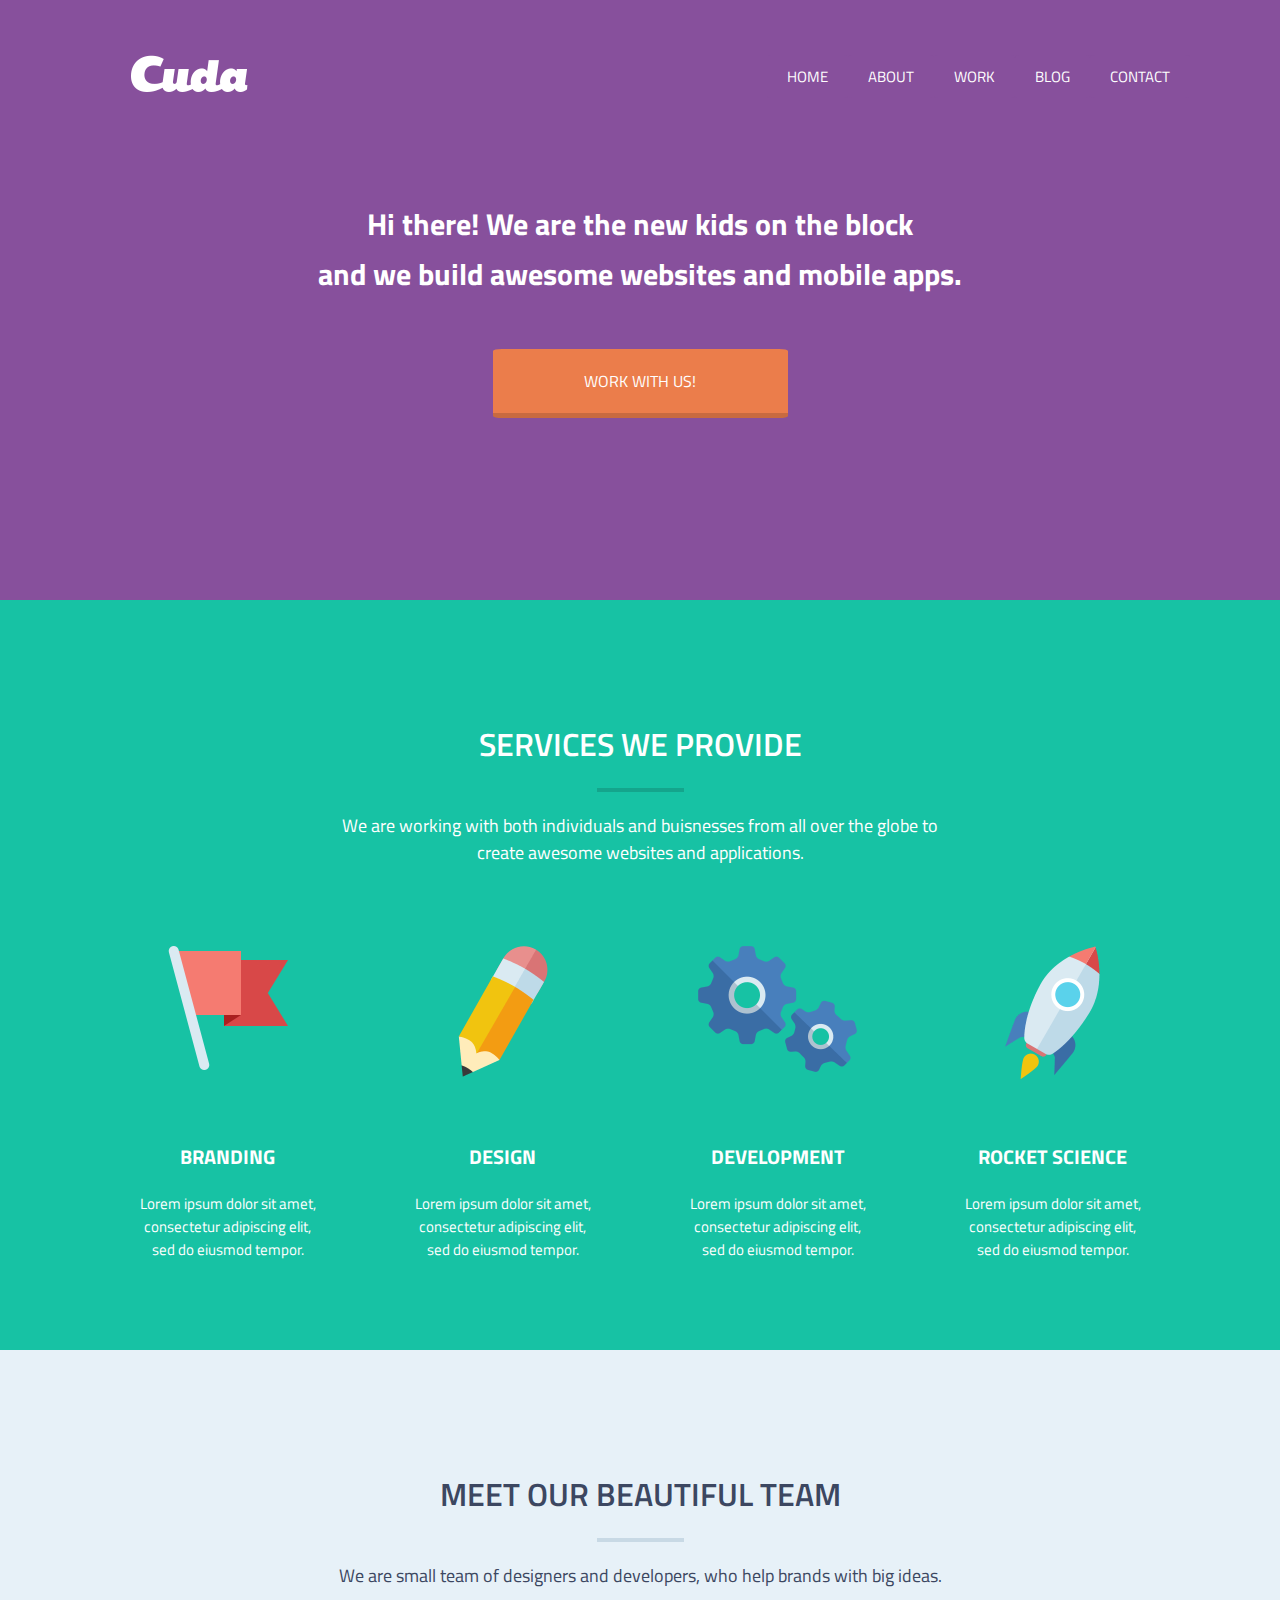
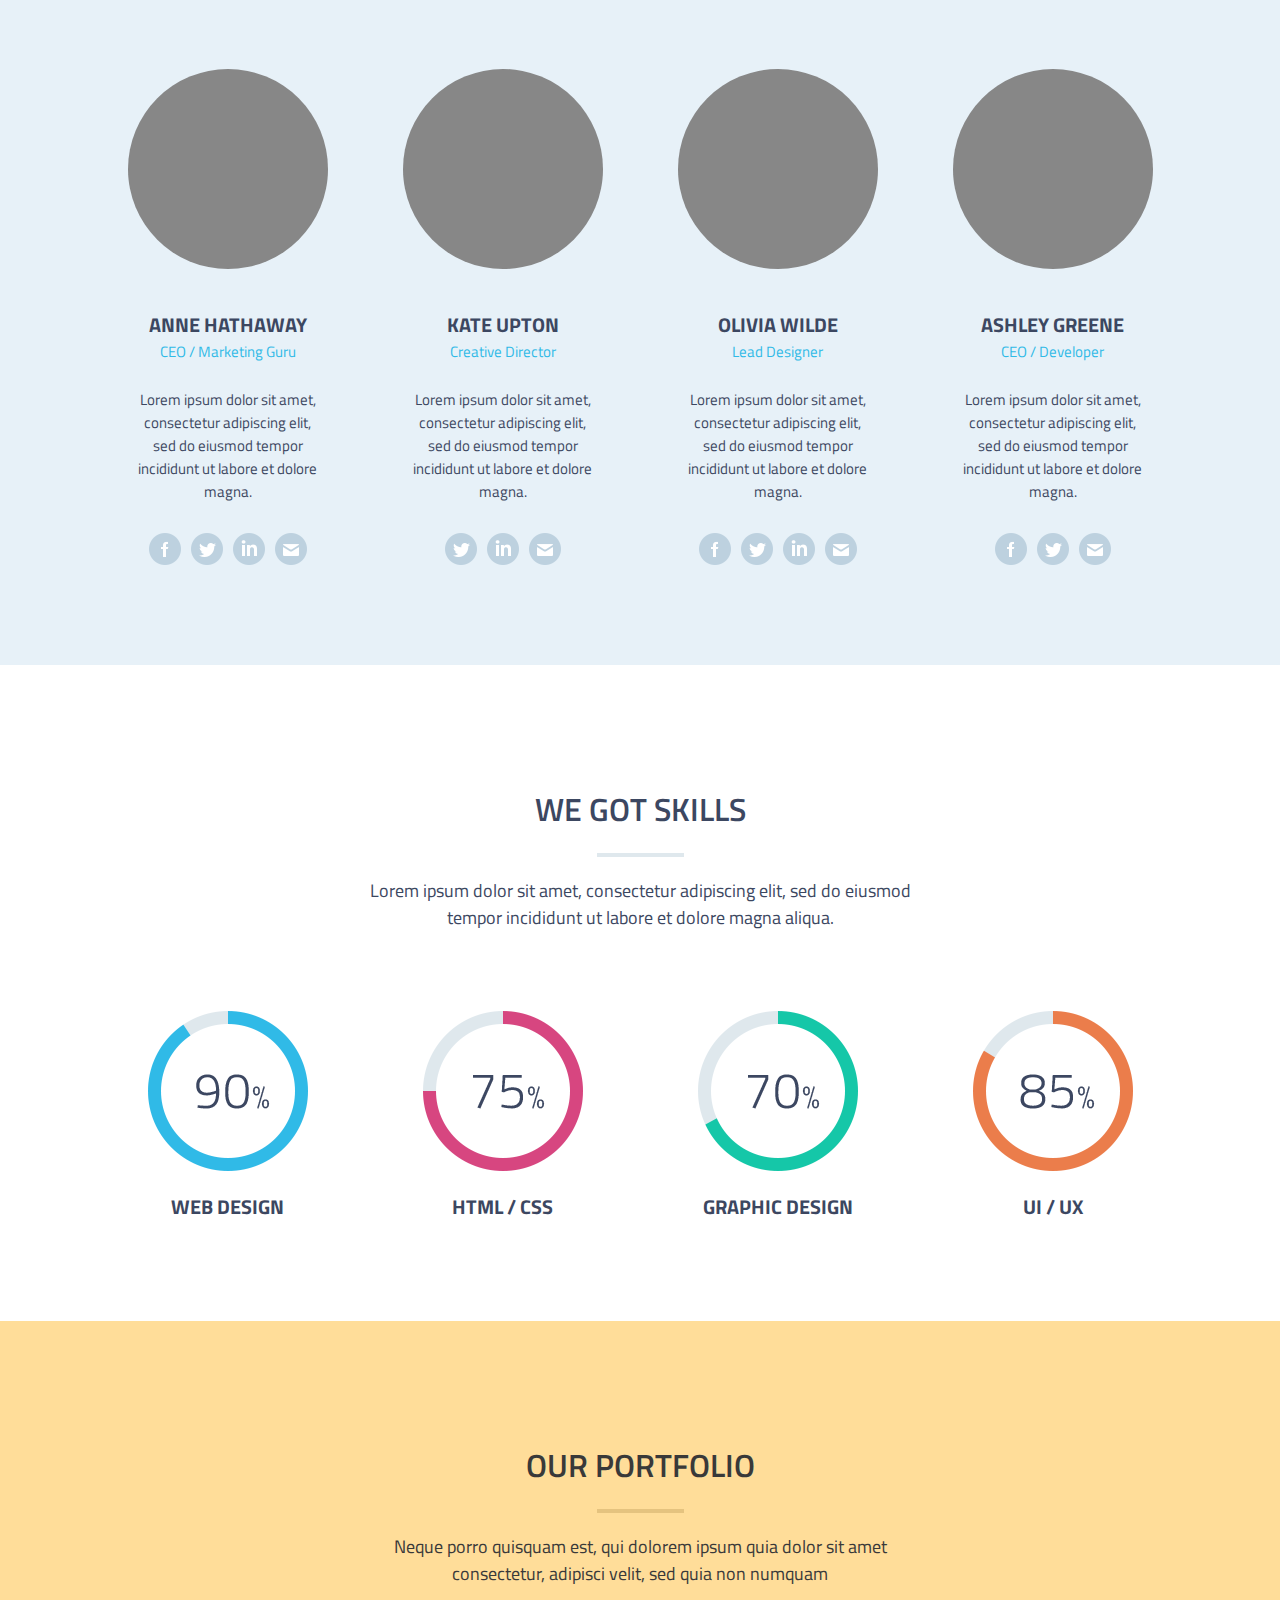
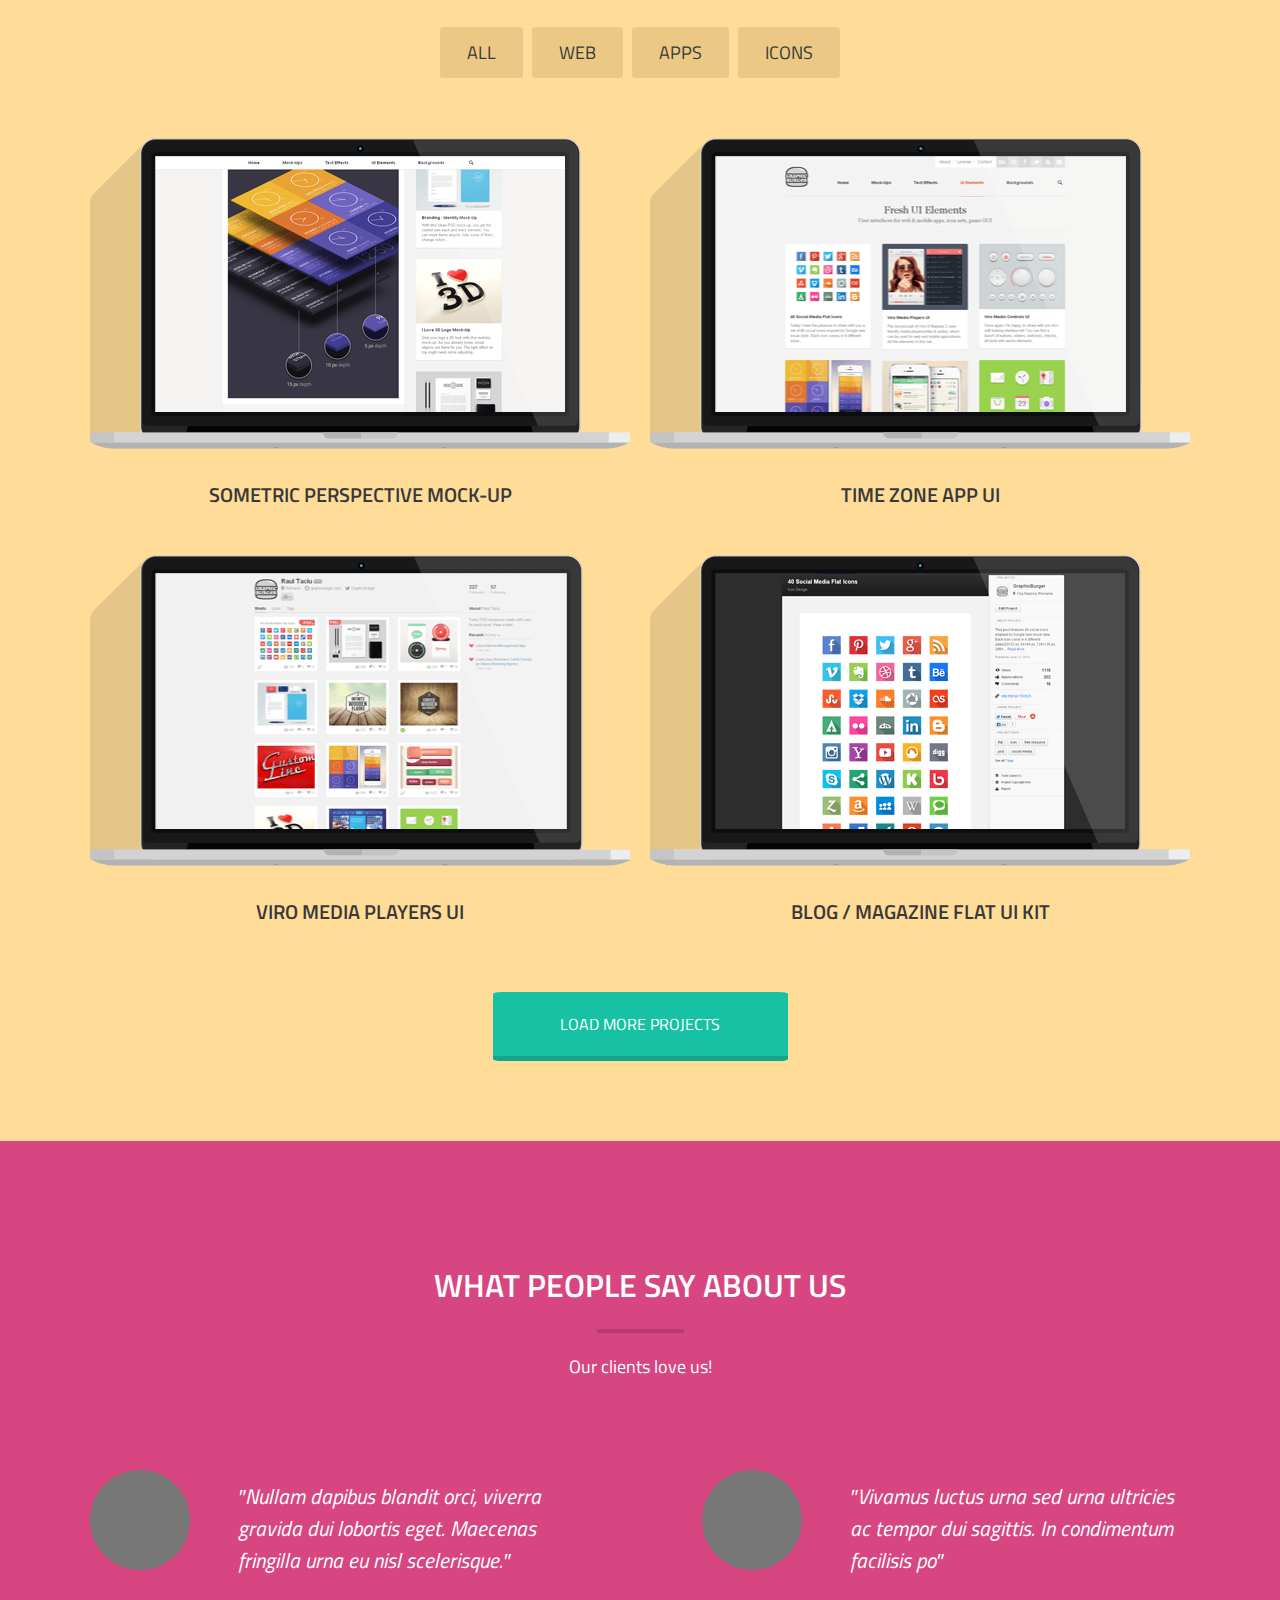
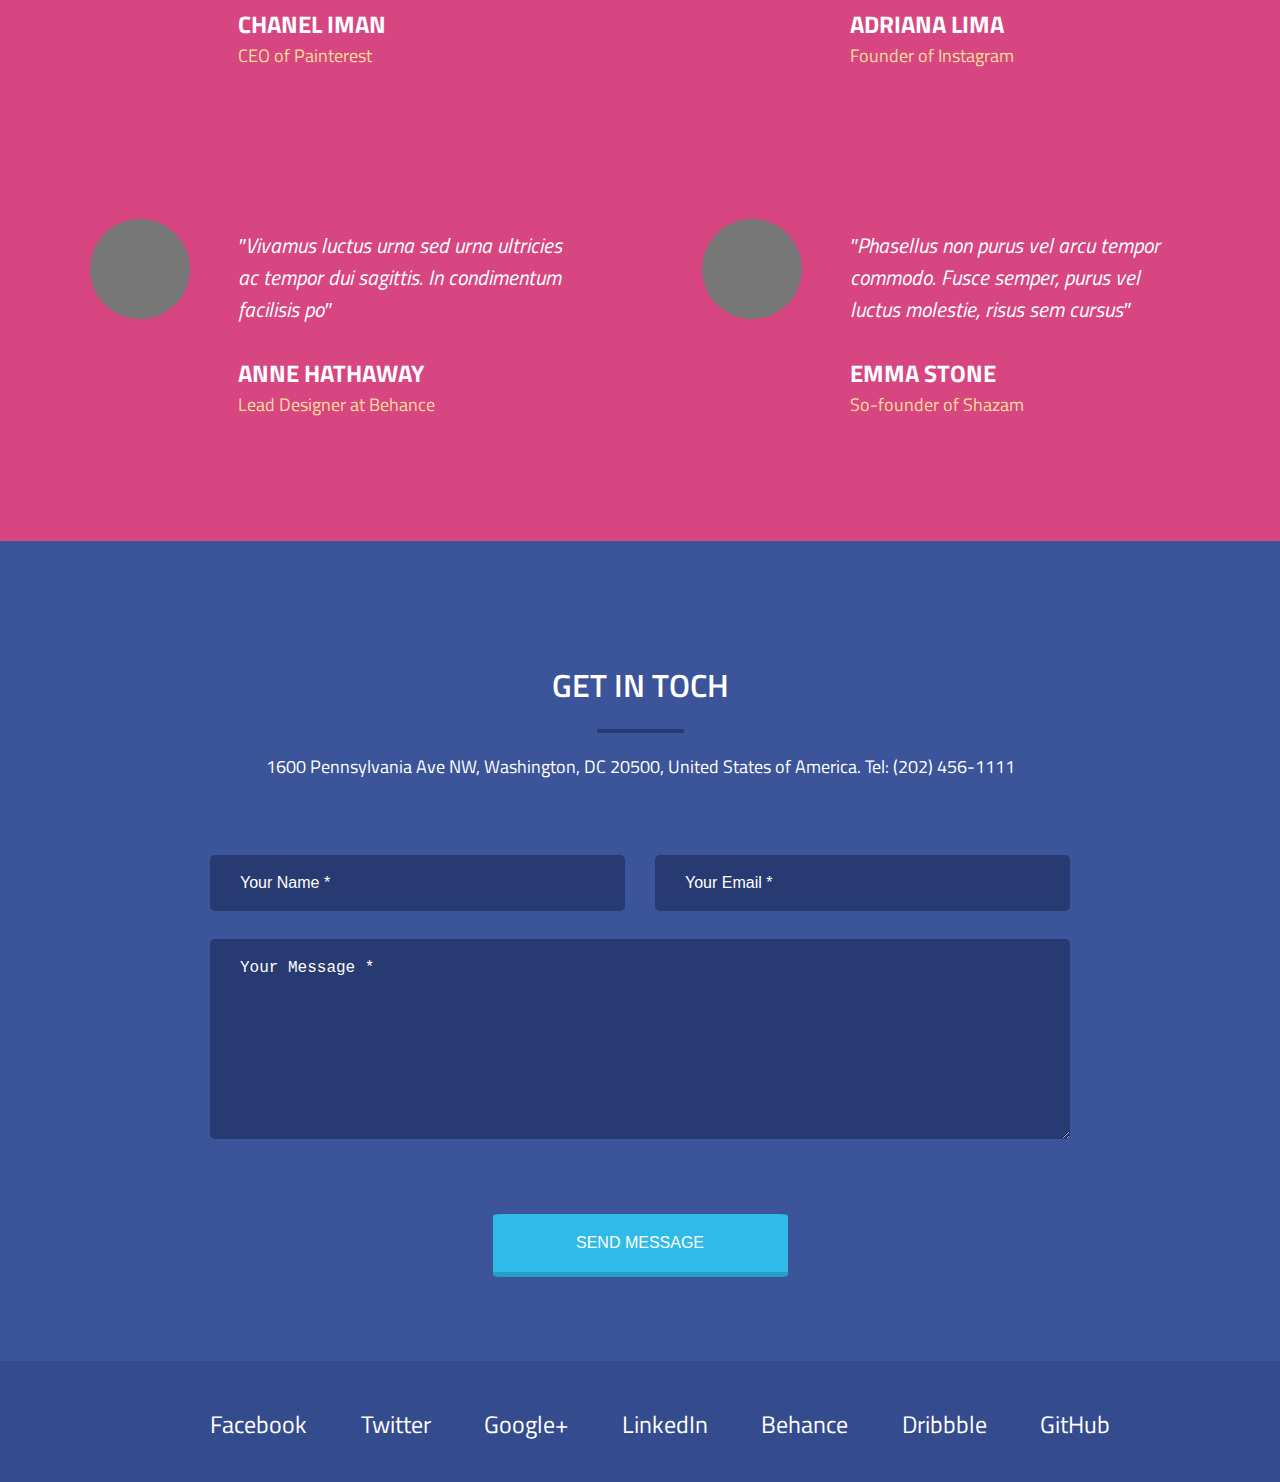
==== commit 0ae3cff8: "firdy site complete" ====
--- a/01Train/index.html
+++ b/01Train/index.html
@@ -185,7 +185,7 @@
                 </div>
             </div> <!-- sec_inside -->
         </div> <!-- container -->   
-    </section> <!-- third section -->
+    </section> <!-- fourth section -->
 
 
     <section class="sec sec-5">
@@ -224,9 +224,94 @@
                 </div>
             </div> <!-- sec_inside -->
         </div> <!-- container -->   
-    </section> <!-- third section -->
-
-
-
+    </section> <!-- fiveth section -->
+
+
+    <section class="sec sec-6">
+        <div class="container">
+            <div class="inside-6">
+                <h2 class="sec_heading heading-6">what people say about us</h2>
+                <p class="sec_p p-6">Our clients love us!</p>
+                <div class="main_content-5">
+                    <div class="block-6">
+                        <div class="photo"></div>
+                        <div class="text-6">
+                            <p class="frase">&Prime;Nullam dapibus blandit orci,
+                                viverra gravida dui lobortis eget. 
+                                Maecenas fringilla urna eu nisl scelerisque.&Prime;</p>
+                            <p class="author">Chanel Iman</p>
+                            <p class="job-6">CEO of Painterest</p>
+                        </div>
+                    </div>
+                    <div class="block-6">
+                        <div class="photo"></div>
+                        <div class="text-6">
+                            <p class="frase">&Prime;Vivamus luctus urna sed urna
+                                 ultricies ac tempor dui sagittis.
+                                  In condimentum facilisis po&Prime;</p>
+                            <p class="author">Adriana Lima</p>
+                            <p class="job-6">Founder of Instagram</p>
+                        </div>
+                    </div>
+                    <div class="block-6">
+                        <div class="photo"></div>
+                        <div class="text-6">
+                            <p class="frase">&Prime;Vivamus luctus urna sed urna
+                                ultricies ac tempor dui sagittis.
+                                 In condimentum facilisis po&Prime;</p>
+                            <p class="author">Anne Hathaway</p>
+                            <p class="job-6">Lead Designer at Behance</p>
+                        </div>
+                    </div>
+                    <div class="block-6">
+                        <div class="photo"></div>
+                        <div class="text-6">
+                            <p class="frase">&Prime;Phasellus non purus vel arcu
+                                 tempor commodo. Fusce semper, purus vel luctus
+                                  molestie, risus sem cursus&Prime;</p>
+                            <p class="author">Emma Stone</p>
+                            <p class="job-6">So-founder of Shazam</p>
+                        </div>
+                    </div>
+                </div><!--main_content-5-->
+            </div> <!-- sec_inside -->
+        </div> <!-- container -->   
+    </section> <!-- sixth section -->
+      
+    
+    <section class="sec sec-7">
+        <div class="container">
+            <div class="sec_inside ins">
+                <h2 class="sec_heading heading-7">Get in toch</h2>
+                <p class="sec_p p-7">1600 Pennsylvania Ave NW, Washington,
+                     DC 20500, United States of America. Tel: (202) 456-1111</p>
+                <div class="form_container">
+                    <form method="post">
+                        <input class="name" type="text" required placeholder="Your Name *">
+                        <input class="name" type="email" required placeholder="Your Email *">
+                        <textarea class="name area" type="text" required placeholder="Your Message *"></textarea>
+                    </form>
+                </div>
+                <div class="last_button">
+                    <button action="post" class="button send_button">Send Message</button>
+                </div>
+            </div> <!-- sec_inside -->
+        </div> <!-- container -->   
+    </section> <!-- seventh section -->
+    <footer class="footer">
+        <div class="container">
+            <div class="foot">
+                <ul>
+                    <li><a class="foot_link" href="http://facebook.com" target="_blank">Facebook</a></li>
+                    <li><a class="foot_link" href="http://twitter.com" target="_blank">Twitter</a></li>
+                    <li><a class="foot_link" href="http://google.com" target="_blank">Google+</a></li>
+                    <li><a class="foot_link" href="http://linked.com" target="_blank">LinkedIn</a></li>
+                    <li><a class="foot_link" href="http://behance.net" target="_blank">Behance</a></li>
+                    <li><a class="foot_link" href="http://dribbble.com" target="_blank">Dribbble</a></li>
+                    <li><a class="foot_link" href="http://github.com" target="_blank">GitHub</a></li>
+                </ul>
+            </div>
+        </div>
+    </footer>
 </body>
 </html>--- a/01Train/styles/style.css
+++ b/01Train/styles/style.css
@@ -333,4 +333,174 @@
 
 .button-5:hover {
     color: #17c2a4;
+}
+
+/* section 6 */
+
+.sec-6 {
+    background-color: #d74680;
+    height: 1000px;
+}
+
+.inside-6 {
+    padding: 120px 0 40px 0;
+}
+
+.heading-6:after {
+    content: "";
+    display: block;
+    height: 4px;
+    width: 87px;
+    background-color: #b73c6d;
+    margin: 20px auto 0;
+    z-index: 4;
+}
+
+.block-6 {
+    display: flex;
+    margin: 70px 0 80px 0;
+}
+
+.photo {
+    width: 100px;
+    height: 100px;
+    border-radius: 50%;
+    background-color: #787878;
+}
+
+.text-6 {
+    max-width: 340px;
+    margin-left: 48px;
+
+}
+
+.frase {
+    font-size: 21px;
+    font-style: italic;
+    margin-bottom: 30px;
+    margin-top: 10px;
+}
+
+.author {
+    text-transform: uppercase;
+    font-size: 24px;
+    font-weight: bold;
+    margin: 0;
+}
+
+.job-6 {
+    margin: 0;
+    color: #ffdd99;
+}
+
+/* section 7! */
+
+.sec-7 {
+    background-color: #3c5499;
+    height: 820px;
+}
+
+.ins {
+    padding-bottom: 80px;
+}
+.p-7 {
+    max-width: 1000px;
+}
+
+.heading-7:after {
+    content: "";
+    display: block;
+    height: 4px;
+    width: 87px;
+    background-color: #273a71;
+    margin: 20px auto 0;
+    z-index: 5;
+}
+
+.form_container form {
+    margin: 75px auto;
+    max-width: 860px;
+    display: flex;
+    flex-wrap: wrap;
+    justify-content: space-between;
+}
+
+.name {
+    width: 415px;
+    height: 56px;
+    background-color: #273a71;
+    border: none;
+    border-radius: 5px;
+    color: #fff;
+    padding-left: 30px;
+}
+
+.form_container ::placeholder {
+    color: #fff;
+    font-size: 16px;
+    position: relative;
+}
+
+.form_container :focus {
+    outline: none;
+}
+ 
+.area {
+    margin-top: 28px;
+    width: 860px;
+    height: 200px;
+}
+
+textarea {
+    padding-top: 20px;
+}
+
+.send_button {
+    outline: none;
+    border-top: none;
+    border-left: none;
+    border-right: none;
+    background-color: #30bae7;
+    border-color: #299ec5;
+}
+
+.send_button:hover {
+    background-color: white;
+    color: #30bae7;
+    cursor: pointer;
+}
+
+.last_button {
+    width: 100%;
+    display: flex;
+    align-items: center;
+}
+
+/* footer */
+
+.footer {
+    background-color: #344b8e;
+    padding: 45px 0 40px 0;
+}
+
+.foot {
+    width: 940px;
+    margin: 0 auto;
+}
+.foot ul{
+    display: flex;
+    justify-content: space-between;
+    list-style-type: none;
+    margin: 0;
+}
+
+.foot ul a {
+    color: white;
+    font-size: 24px;
+    font-weight: 500;
+    transition: linear 0.2s color;
+}
+
+.foot_link:hover {
+    color: #30bae7;
 }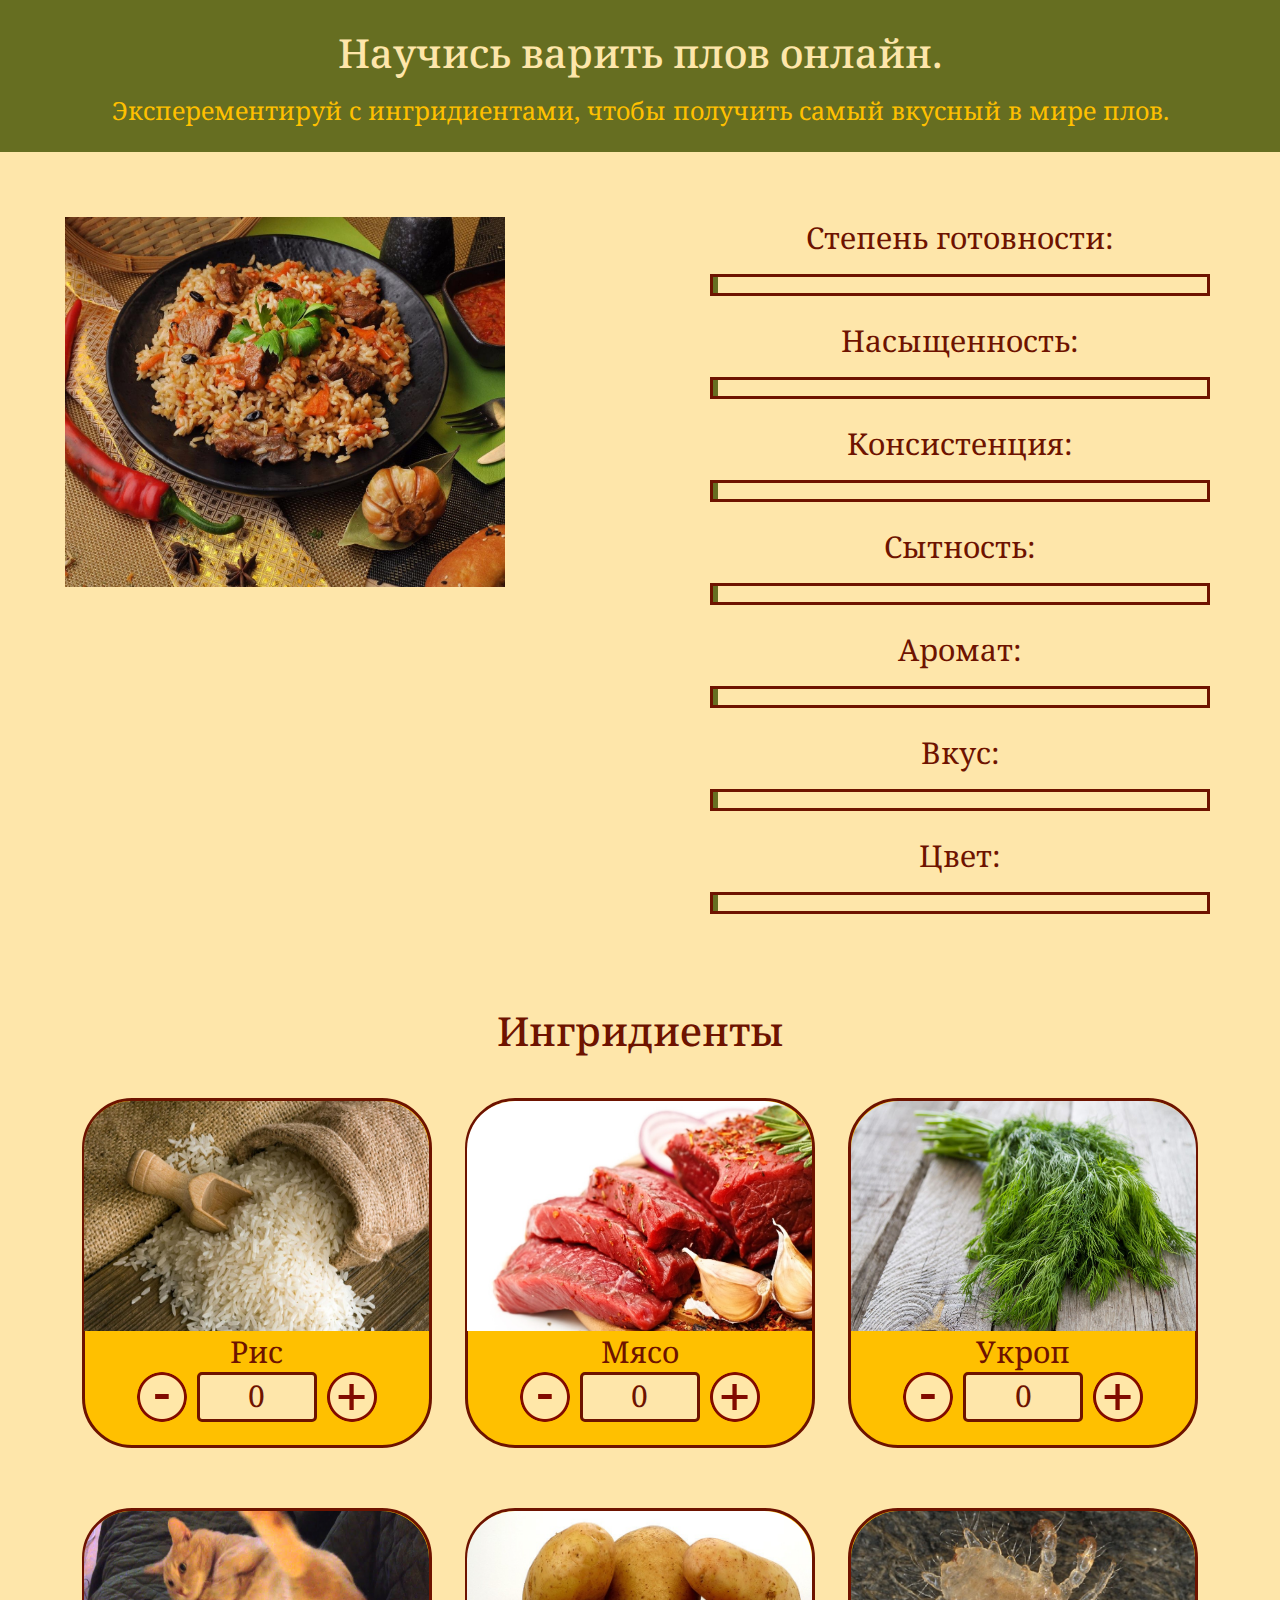
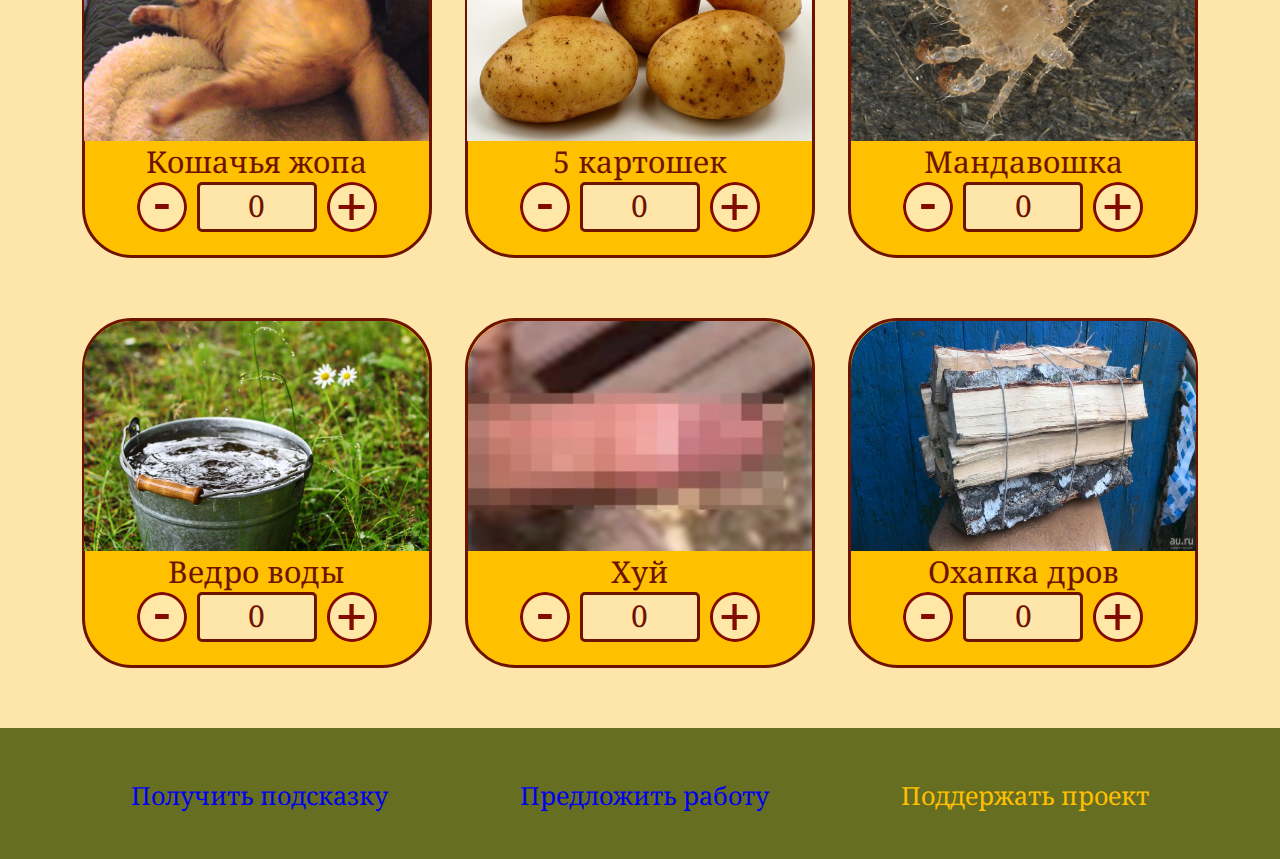
==== commit 1c59fbc1: "New plov updatr" ====
--- a/01Train/index.html
+++ b/01Train/index.html
@@ -1,317 +1,189 @@
 <!DOCTYPE html>
-<html lang="en">
+<!-- Made by Georgy Zemskov -->
+<html>
 <head>
-    <meta charset="UTF-8">
-    <meta name="viewport" content="width=device-width, initial-scale=1.0">
-    <link rel="stylesheet" href="styles/style.css">
-    <link href="https://fonts.googleapis.com/css?family=Titillium+Web:400,400i&display=swap" rel="stylesheet">
-    <title>Document</title>
+    <meta charset='utf-8'>
+    <meta lang="ru">
+    <meta http-equiv='X-UA-Compatible' content='IE=edge'>
+    <title>Готовим плов</title>
+    <meta name='viewport' content='width=device-width, initial-scale=1'>
+    <link rel='stylesheet' type='text/css' media='screen' href='./styles/style.css'>
+    <link href="https://fonts.googleapis.com/css2?family=Noto+Serif&display=swap" rel="stylesheet">
 </head>
 <body>
-
-    
     <header class="header">
         <div class="container">
-            <div class="header__inner">
-                <a class ="logo" href="." alt="Cuda logo"><img src="./images/logo.png"></a>
-                <nav class="nav">
-                    <a class="nav_link active" href="/home">Home</a>
-                    <a class="nav_link" href="/about">About</a>
-                    <a class="nav_link" href="/work">Work</a>
-                    <a class="nav_link" href="/blog">Blog</a>
-                    <a class="nav_link" href="/contact">Contact</a>
-                </nav>
-            </div>
-        </div> 
-   <section class="intro_sec">
+            <h1>Научись варить плов онлайн.</h1>
+            <h2>Эксперементируй с ингридиентами, чтобы получить самый вкусный в мире плов.</h2>
+        </div>      
+    </header>
+    <section class="section">
         <div class="container">
-            <h2 class="intro_p">Hi there! We are the new kids on the block<br> 
-            and we build awesome websites and mobile apps.</h2>
-            <div>
-                <a href="/contact"><p  class="button">Work with us!</p></a>
+            <div><img class="main_img" src="./images/plov.jpg"></div>
+            <div class="params">
+                <div class="param">
+                    <p class="param_name">Степень готовности:</p>
+                    <div class="scale_outer">
+                        <div id="scale1" class="scale"></div>
+                    </div>
+                </div>
+                <div class="param">
+                    <p class="param_name">Насыщенность:</p>
+                    <div class="scale_outer">
+                        <div id="scale2" class="scale"></div>
+                    </div>
+                </div>
+                <div class="param">
+                    <p class="param_name">Консистенция:</p>
+                    <div class="scale_outer">
+                        <div id="scale3" class="scale"></div>
+                    </div>
+                </div>
+                <div class="param">
+                    <p class="param_name">Сытность:</p>
+                    <div class="scale_outer">
+                        <div id="scale4" class="scale"></div>
+                    </div>
+                </div>
+                <div class="param">
+                    <p class="param_name">Аромат:</p>
+                    <div class="scale_outer">
+                        <div id="scale5" class="scale"></div>
+                    </div>
+                </div>
+                <div class="param">
+                    <p class="param_name">Вкус:</p>
+                    <div class="scale_outer">
+                        <div id="scale6" class="scale"></div>
+                    </div>
+                </div>
+                <div class="param">
+                    <p class="param_name">Цвет:</p>
+                    <div class="scale_outer">
+                        <div id="scale7" class="scale"></div>
+                    </div>
+                </div>
             </div>
         </div>
     </section>
-    </header>
-
-
-    <section class="sec">
-        <div class="container">
-            <div class="sec_inside">
-                <h2 class="sec_heading">Services we provide</h2>
-                <p class="sec_p">We are working with both individuals
-                    and buisnesses from all over the globe to create 
-                    awesome websites and applications.
-                </p>
-                <div class="section_main">
-                    <div class="main_content">
-                        <div class="img_in_sec">
-                            <img src="./images/1.png">
-                        </div>
-                        <h3 class="cont_heading">branding</h3>
-                        <p class="cont_descr">Lorem ipsum dolor
-                             sit amet, consectetur adipiscing elit,
-                              sed do eiusmod tempor.</p>
-                    </div>
-                    <div class="main_content">
-                        <div class="img_in_sec">
-                            <img src="./images/2.png">
-                        </div>
-                        <h3 class="cont_heading">design</h3>
-                        <p class="cont_descr">Lorem ipsum dolor
-                            sit amet, consectetur adipiscing elit,
-                             sed do eiusmod tempor.</p>
-                    </div>
-                    <div class="main_content">
-                        <div class="img_in_sec">
-                            <img src="./images/3.png">
-                        </div>
-                        <h3 class="cont_heading">development</h3>
-                        <p class="cont_descr">Lorem ipsum dolor
-                            sit amet, consectetur adipiscing elit,
-                             sed do eiusmod tempor.</p>
-                    </div>
-                    <div class="main_content">
-                        <div class="img_in_sec">
-                            <img src="./images/4.png">
-                        </div>
-                        <h3 class="cont_heading">rocket science</h3>
-                        <p class="cont_descr">Lorem ipsum dolor
-                            sit amet, consectetur adipiscing elit,
-                             sed do eiusmod tempor.</p>
+    <section class="section">
+        <div class="container_ingrs">
+            <div class="width100"><h1 class="ingr_heading">Ингридиенты</h1></div>
+            <div class="ingrs_outer">
+                <div class="ingridient">
+                    <img class="ingr_img" src="./images/rice.jpg">
+                    <div class="ingr_name"><h2 class="name_ingr">Рис</h2></div>
+                    <div class="screen">
+                        <botton class="button" onclick="minus(1)"><img src="./images/minus.png"></botton>
+                        <div class="tablo"><p id="tab1">0</p></div>
+                        <botton class="button" onclick="plus(1)"><img src="./images/plus.png"></botton>
                     </div>
                 </div>
             </div>
-        </div> <!-- container-->
-    </section> 
-
-
-    <section class="sec sec-third">
-        <div class="container">
-            <div class="sec_inside">
-                <h2 class="sec_heading heading-3">meet our beautiful team</h2>
-                <p class="sec_p p-3">We are small team of designers and developers,
-                    who help brands with big ideas.
-                </p>
-                <div class="section_main">
-                    <div class="main_content">
-                        <div class="gray_circ"></div>
-                        <h3 class="cont_heading cont_heading-3">Anne Hathaway</h3>
-                        <p class="job">CEO / Marketing Guru</p>
-                        <p class="cont_descr">Lorem ipsum dolor sit amet, consectetur adipiscing
-                             elit, sed do eiusmod tempor incididunt ut labore et dolore magna.</p>                    
-                        <div class="contacts">
-                            <a class="facebook link" target="_blank" href="http://facebook.com"><img src="./images/contacts_f.png"></a>
-                            <a class="twitter link" target="_blank" href="http://twitter.com"><img src="./images/contacts_t.png"></a>
-                            <a class="linkedin link" target="_blank" href="http://linked.com"><img src="./images/contacts_l.png"></a>
-                            <a class="mail link" target="_blank" href="http://gmail.com"><img src="./images/contacts_g.png"></a>
-                        </div>
-                    </div>
-                    <div class="main_content">
-                        <div class="gray_circ"></div>
-                        <h3 class="cont_heading cont_heading-3">Kate upton</h3>
-                        <p class="job">Creative Director</p>
-                        <p class="cont_descr">Lorem ipsum dolor sit amet, consectetur adipiscing
-                             elit, sed do eiusmod tempor incididunt ut labore et dolore magna.</p>                    
-                        <div class="contacts">
-                            <a class="twitter link" target="_blank" href="http://twitter.com"><img src="./images/contacts_t.png"></a>
-                            <a class="linkedin link" target="_blank" href="http://linked.com"><img src="./images/contacts_l.png"></a>
-                            <a class="mail link" target="_blank" href="http://gmail.com"><img src="./images/contacts_g.png"></a>
-                        </div>
-                    </div>
-                    <div class="main_content">
-                        <div class="gray_circ"></div>
-                        <h3 class="cont_heading cont_heading-3">Olivia wilde</h3>
-                        <p class="job">Lead Designer</p>
-                        <p class="cont_descr">Lorem ipsum dolor sit amet, consectetur adipiscing
-                             elit, sed do eiusmod tempor incididunt ut labore et dolore magna.</p>                    
-                        <div class="contacts">
-                            <a class="facebook link" target="_blank" href="http://facebook.com"><img src="./images/contacts_f.png"></a>
-                            <a class="twitter link" target="_blank" href="http://twitter.com"><img src="./images/contacts_t.png"></a>
-                            <a class="linkedin link" target="_blank" href="http://linked.com"><img src="./images/contacts_l.png"></a>
-                            <a class="mail link" target="_blank" href="http://gmail.com"><img src="./images/contacts_g.png"></a>
-                        </div>
-                    </div>
-                    <div class="main_content">
-                        <div class="gray_circ"></div>
-                        <h3 class="cont_heading cont_heading-3">Ashley Greene</h3>
-                        <p class="job">CEO / Developer</p>
-                        <p class="cont_descr">Lorem ipsum dolor sit amet, consectetur adipiscing
-                             elit, sed do eiusmod tempor incididunt ut labore et dolore magna.</p>                    
-                        <div class="contacts">
-                            <a class="facebook link" target="_blank" href="http://facebook.com"><img src="./images/contacts_f.png"></a>
-                            <a class="twitter link" target="_blank" href="http://twitter.com"><img src="./images/contacts_t.png"></a>
-                            <a class="mail link" target="_blank" href="http://gmail.com"><img src="./images/contacts_g.png"></a>
-                        </div>
+            <div class="ingrs_outer">
+                <div class="ingridient">
+                    <img class="ingr_img" src="./images/meat.jpg">
+                    <div class="ingr_name"><h2 class="name_ingr">Мясо</h2></div>
+                    <div class="screen">
+                        <botton class="button" onclick="minus(2)"><img src="./images/minus.png"></botton>
+                        <div class="tablo"><p id="tab2">0</p></div>
+                        <botton class="button" onclick="plus(2)"><img src="./images/plus.png"></botton>
                     </div>
                 </div>
-            </div> <!-- sec_inside -->
-        </div> <!-- container -->   
-    </section> <!-- third section -->
-
-
-    <section class="sec sec-4">
-        <div class="container">
-            <div class="sec_inside">
-                <h2 class="sec_heading heading-4">we got skills</h2>
-                <p class="sec_p p-4">Lorem ipsum dolor sit amet, consectetur adipiscing
-                    elit, sed do eiusmod tempor incididunt ut labore et dolore magna aliqua.
-                </p>
-                <div class="section_main">
-                    <div class="main_content">
-                        <div class="img_in_sec">
-                            <img src="./images/skills-1.png">
-                        </div>
-                        <h3 class="cont_heading cont_heading-3">Web design</h3>
-                    </div>
-                    <div class="main_content">
-                        <div class="img_in_sec">
-                            <img src="./images/skills-2.png">
-                        </div>
-                        <h3 class="cont_heading cont_heading-3">Html / css</h3>
-                    </div>
-                    <div class="main_content">
-                        <div class="img_in_sec">
-                            <img src="./images/skills-3.png">
-                        </div>
-                        <h3 class="cont_heading cont_heading-3">graphic design</h3>
-                    </div>
-                    <div class="main_content">
-                        <div class="img_in_sec">
-                            <img src="./images/skills-4.png">
-                        </div>
-                        <h3 class="cont_heading cont_heading-3">ui / ux</h3>
+            </div>
+            <div class="ingrs_outer">
+                <div class="ingridient">
+                    <img class="ingr_img" src="./images/ukrop.jpg">
+                    <div class="ingr_name"><h2 class="name_ingr">Укроп</h2></div>
+                    <div class="screen">
+                        <botton class="button" onclick="minus(3)"><img src="./images/minus.png"></botton>
+                        <div class="tablo"><p id="tab3">0</p></div>
+                        <botton class="button" onclick="plus(3)"><img src="./images/plus.png"></botton>
                     </div>
                 </div>
-            </div> <!-- sec_inside -->
-        </div> <!-- container -->   
-    </section> <!-- fourth section -->
-
-
-    <section class="sec sec-5">
-        <div class="container">
-            <div class="sec_inside">
-                <h2 class="sec_heading heading-5">our portfolio</h2>
-                <p class="sec_p p-4">Neque porro quisquam est, qui dolorem ipsum quia dolor sit amet
-                    consectetur, adipisci velit, sed quia non numquam
-                </p>
-                <div class="menu">
-                    <a class="mini_button" href="#" alt="all">all</a>
-                    <a class="mini_button" href="#" alt="web">web</a>
-                    <a class="mini_button" href="#" alt="apps">apps</a>
-                    <a class="mini_button" href="#" alt="icons">icons</a>
-                </div>
-                <div class="main_content-5">
-                    <div class="main_content c-5">
-                        <img src="./images/nb-1.png">
-                        <h3 class="cont_heading cont_heading-5">sometric Perspective Mock-Up</h3>
-                    </div>
-                    <div class="main_content c-5">
-                        <img src="./images/nb-2.png">
-                        <h3 class="cont_heading cont_heading-5">Time zone app ui</h3>
-                    </div>
-                    <div class="main_content c-5">
-                        <img src="./images/nb-4.png">
-                        <h3 class="cont_heading cont_heading-5">viro media players ui</h3>
-                    </div>
-                    <div class="main_content c-5">
-                        <img src="./images/nb-3.png">
-                        <h3 class="cont_heading cont_heading-5">blog / magazine flat ui kit</h3>
+            </div>
+            <div class="ingrs_outer">
+                <div class="ingridient">
+                    <img class="ingr_img" src="./images/kot.jpg">
+                    <div class="ingr_name"><h2 class="name_ingr">Кошачья жопа</h2></div>
+                    <div class="screen">
+                        <botton class="button" onclick="minus(4)"><img src="./images/minus.png"></botton>
+                        <div class="tablo"><p id="tab4">0</p></div>
+                        <botton class="button" onclick="plus(4)"><img src="./images/plus.png"></botton>
                     </div>
                 </div>
-                <div>
-                    <a href="/contact"><p  class="button button-5">Load more projects</p></a>
+            </div>
+            <div class="ingrs_outer">
+                <div class="ingridient">
+                    <img class="ingr_img" src="./images/kartoshka.jpg">
+                    <div class="ingr_name"><h2 class="name_ingr">5 картошек</h2></div>
+                    <div class="screen">
+                        <botton class="button" onclick="minus(5)"><img src="./images/minus.png"></botton>
+                        <div class="tablo"><p id="tab5">0</p></div>
+                        <botton class="button" onclick="plus(5)"><img src="./images/plus.png"></botton>
+                    </div>
                 </div>
-            </div> <!-- sec_inside -->
-        </div> <!-- container -->   
-    </section> <!-- fiveth section -->
-
-
-    <section class="sec sec-6">
-        <div class="container">
-            <div class="inside-6">
-                <h2 class="sec_heading heading-6">what people say about us</h2>
-                <p class="sec_p p-6">Our clients love us!</p>
-                <div class="main_content-5">
-                    <div class="block-6">
-                        <div class="photo"></div>
-                        <div class="text-6">
-                            <p class="frase">&Prime;Nullam dapibus blandit orci,
-                                viverra gravida dui lobortis eget. 
-                                Maecenas fringilla urna eu nisl scelerisque.&Prime;</p>
-                            <p class="author">Chanel Iman</p>
-                            <p class="job-6">CEO of Painterest</p>
-                        </div>
+            </div>
+            <div class="ingrs_outer">
+                <div class="ingridient">
+                    <img class="ingr_img" src="./images/voshka.jpg">
+                    <div class="ingr_name"><h2 class="name_ingr">Мандавошка</h2></div>
+                    <div class="screen">
+                        <botton class="button" onclick="minus(6)"><img src="./images/minus.png"></botton>
+                        <div class="tablo"><p id="tab6">0</p></div>
+                        <botton class="button" onclick="plus(6)"><img src="./images/plus.png"></botton>
                     </div>
-                    <div class="block-6">
-                        <div class="photo"></div>
-                        <div class="text-6">
-                            <p class="frase">&Prime;Vivamus luctus urna sed urna
-                                 ultricies ac tempor dui sagittis.
-                                  In condimentum facilisis po&Prime;</p>
-                            <p class="author">Adriana Lima</p>
-                            <p class="job-6">Founder of Instagram</p>
-                        </div>
+                </div>
+            </div>
+            <div class="ingrs_outer">
+                <div class="ingridient">
+                    <img class="ingr_img" src="./images/vedro.jpg">
+                    <div class="ingr_name"><h2 class="name_ingr">Ведро воды</h2></div>
+                    <div class="screen">
+                        <botton class="button" onclick="minus(7)"><img src="./images/minus.png"></botton>
+                        <div class="tablo"><p id="tab7">0</p></div>
+                        <botton class="button" onclick="plus(7)"><img src="./images/plus.png"></botton>
                     </div>
-                    <div class="block-6">
-                        <div class="photo"></div>
-                        <div class="text-6">
-                            <p class="frase">&Prime;Vivamus luctus urna sed urna
-                                ultricies ac tempor dui sagittis.
-                                 In condimentum facilisis po&Prime;</p>
-                            <p class="author">Anne Hathaway</p>
-                            <p class="job-6">Lead Designer at Behance</p>
-                        </div>
+                </div>
+            </div>
+            <div class="ingrs_outer">
+                <div class="ingridient">
+                    <img class="ingr_img" src="./images/hui.jpg">
+                    <div class="ingr_name"><h2 class="name_ingr">Хуй</h2></div>
+                    <div class="screen">
+                        <botton class="button" onclick="minus(8)"><img src="./images/minus.png"></botton>
+                        <div class="tablo"><p id="tab8">0</p></div>
+                        <botton class="button" onclick="plus(8)"><img src="./images/plus.png"></botton>
                     </div>
-                    <div class="block-6">
-                        <div class="photo"></div>
-                        <div class="text-6">
-                            <p class="frase">&Prime;Phasellus non purus vel arcu
-                                 tempor commodo. Fusce semper, purus vel luctus
-                                  molestie, risus sem cursus&Prime;</p>
-                            <p class="author">Emma Stone</p>
-                            <p class="job-6">So-founder of Shazam</p>
-                        </div>
+                </div>
+            </div>
+            <div class="ingrs_outer">
+                <div class="ingridient">
+                    <img class="ingr_img" src="./images/ohapka.jpg">
+                    <div class="ingr_name"><h2 class="name_ingr">Охапка дров</h2></div>
+                    <div class="screen">
+                        <botton class="button" onclick="minus(9)"><img src="./images/minus.png"></botton>
+                        <div class="tablo"><p id="tab9">0</p></div>
+                        <botton class="button" onclick="plus(9)"><img src="./images/plus.png"></botton>
                     </div>
-                </div><!--main_content-5-->
-            </div> <!-- sec_inside -->
-        </div> <!-- container -->   
-    </section> <!-- sixth section -->
-      
-    
-    <section class="sec sec-7">
-        <div class="container">
-            <div class="sec_inside ins">
-                <h2 class="sec_heading heading-7">Get in toch</h2>
-                <p class="sec_p p-7">1600 Pennsylvania Ave NW, Washington,
-                     DC 20500, United States of America. Tel: (202) 456-1111</p>
-                <div class="form_container">
-                    <form method="post">
-                        <input class="name" type="text" required placeholder="Your Name *">
-                        <input class="name" type="email" required placeholder="Your Email *">
-                        <textarea class="name area" type="text" required placeholder="Your Message *"></textarea>
-                    </form>
                 </div>
-                <div class="last_button">
-                    <button action="post" class="button send_button">Send Message</button>
-                </div>
-            </div> <!-- sec_inside -->
-        </div> <!-- container -->   
-    </section> <!-- seventh section -->
+            </div>
+        </div>
+    </section>
+    <section>
+        <div class="reklam"></div>
+    </section>
     <footer class="footer">
         <div class="container">
-            <div class="foot">
+            <div class="links">
                 <ul>
-                    <li><a class="foot_link" href="http://facebook.com" target="_blank">Facebook</a></li>
-                    <li><a class="foot_link" href="http://twitter.com" target="_blank">Twitter</a></li>
-                    <li><a class="foot_link" href="http://google.com" target="_blank">Google+</a></li>
-                    <li><a class="foot_link" href="http://linked.com" target="_blank">LinkedIn</a></li>
-                    <li><a class="foot_link" href="http://behance.net" target="_blank">Behance</a></li>
-                    <li><a class="foot_link" href="http://dribbble.com" target="_blank">Dribbble</a></li>
-                    <li><a class="foot_link" href="http://github.com" target="_blank">GitHub</a></li>
+                    <div><li><a href="https://www.youtube.com/watch?v=dMNYHoKYCJo" target="_blank">Получить подсказку</a></li></div>
+                    <div><li><a href="https://vk.com/gzemskov" target="_blank">Предложить работу</a></li></div>
+                    <div><li><a onclick="showPay()">Поддержать проект</a></li></div>
                 </ul>
             </div>
         </div>
     </footer>
+    <script src='./js/scrypt.js'></script>
 </body>
 </html>--- a/01Train/styles/style.css
+++ b/01Train/styles/style.css
@@ -1,506 +1,380 @@
-body, html {
-    font-family: 'Titillium Web', sans-serif;
+/* Общие параметры */
+
+img {
+    pointer-events: none;
+}
+
+* {
+    font-family: 'Noto Serif', serif;
+    font-size: 30px;
     margin: 0;
-    color: white;
-    font-size: 18px;
-    height: 100%;
     padding: 0;
-    margin: 0;
-}
-
-
-a  {
+    box-sizing: border-box;
     text-decoration: none;
-    outline: none!important;
-    border: none;
-}
-
-
-*, *:before, *:after{
-    box-sizing: border-box;
+    -webkit-user-select: none;
+    -moz-user-select: none;
+    -ms-user-select: none;
+    -o-user-select: none;
+    user-select: none;
+}
+
+h1 {
+    font-size: 40px;
+    color: #fee6aa;
+    font-weight: 500;
+}
+
+h2 {
+    font-size: 25px;
+    color: #ffc000;
+    font-weight: 400;
 }
 
 .container {
-    max-width: 1100px;
-    width: 100%;
-    margin: 0 auto;
-}
-
-/* Header */
-
-.header {
-    position: relative;
-    background-color: #87509c;
-    height: 600px;
-    margin: 0;
-    top: 0;
-    left: 0;
-    right: 0;
-    bottom: 0;
-    z-index: 1000;
-}
-
-.header__inner {
-    /*margin-top: 80px;*/
-    position: relative;
-    padding-top: 55px;
-    margin-bottom: 100px;
-
-}
-
-.logo {
-    width: 125px;
-    height: 50px;
-    margin-left: 40px;
-}
-
-/* navigation */
-
-.nav{
-    position: absolute;
-    top: 55px;
-    right: 0
-}
-
-.nav_link{
-    background-color: #87509c;
-    text-decoration: none;
-    text-transform: uppercase;
-    color: white;
-    font-size: 15px;
-    font-weight: normal;
-    padding: 10px 20px;
-    float: left;
-    border-radius: 5%;
-    transition: linear .2s;
-}
-
-.nav_link:hover {
-    background-color: #643a79;
-}
-
-/* intro */
-
-.intro_p {
-    color: white;
-    margin-top: 0px;
-    margin-bottom: 50px;
-    text-align: center;
-    font-size: 30px;
-    font-weight: bold;
-    line-height: 50px;
-}
-
-.button {
-    width: 295px;
-    text-decoration: none;
-    background-color: #eb7d4b;
-    color: white;
-    font-size: 16px;
-    text-transform: uppercase;
-    border-bottom-color: #c86a40;
-    border-bottom-width: 5px;
-    border-bottom-style: solid;
-    margin: 0 auto;
-    text-align: center;
-    padding: 20px;
-    border-radius: 3%;
-    transition: linear .2s;
-}
-
-.button:hover {
-    color: #eb7d4b;
-    background-color: white;
-    border-bottom-color: white;
-    border-bottom-width: 5px;
-    border-bottom-style: solid;
-}
-
-
-/* second section */
-
-.sec {
-    margin: 0;
-    width: 100%;
-    height: 750px;
-    background-color: #17c2a4;
-}
-
-.sec_inside {
-    padding: 120px 0;
-}
-
-.sec_heading {
-    text-transform: uppercase;
-    font-size: 32px;
-    text-align: center;
-    font-weight: 600;
-    margin: 0;
-    padding-bottom: 20px;
-}
-
-.sec_heading:after {
-    content: "";
-    display: block;
-    height: 4px;
-    width: 87px;
-    background-color: #14a58c;
-    margin: 20px auto 0
-}
-
-.sec_p {
-    text-align: center;
-    margin: 0 auto;
-    max-width: 600px;
-    padding: 0;
-}
-
-/* section main content */
-
-.section_main {
-    margin-top: 80px;
-    display: flex;
-    /*justify-content: space-between;*/
-}
-
-.main_content {
-    width: 25%;
-    display: flex;
-    justify-items: center;
-    flex-wrap: wrap;
-    flex-direction: column;
-    text-align: center;
-
-}
-
-.img_in_sec {
-    height: 140px;
-}
-
-.cont_heading {
-    margin-top: 55px;
-    text-transform: uppercase;
-    font-size: 20px;
-    text-align: center;
-    font-weight: 700;
-}
-
-.cont_descr {
-    margin: 0 auto;
-    font-size: 15px;
-    width: 180px;
-    text-align: center;
-}
-
-/* 3 section */
-
-.sec-third {
-    height: 915px;
-    background-color: #e7f1f8;
-    color: #3c4761;
-}
-
-.heading-3:after {
-    content: "";
-    display: block;
-    height: 4px;
-    width: 87px;
-    background-color: #c8d9e5;
-    margin: 20px auto 0;
-    z-index: 1;
-}
-
-.p-3 {
-    max-width: 650px;
-}
-
-.gray_circ {
-    margin: 0 auto;
-    background-color: #878787;
-    border-radius: 50%;
-    width: 200px;
-    height: 200px;
-}
-
-.cont_heading-3 {
-    margin-top: 40px;
-    margin-bottom: 0px;
-    padding: 0;
-}
-
-.job {
-    padding-top: 0px;
-    margin: 0 auto;
-    font-size: 15px;
-    color: #30bae7;
-    margin-bottom: 25px;
-}
-
-.contacts {
-    display: flex;
-    justify-content: center;
-}
-
-.link {
-    padding: 30px 5px;
-}
-
-/* Section 4 */
-
-.sec-4 {
-    height: 656px;
-    background-color: #ffffff;
-    color: #3c4761;
-}
-
-.heading-4:after {
-    content: "";
-    display: block;
-    height: 4px;
-    width: 87px;
-    background-color: #dfe8ed;
-    margin: 20px auto 0;
-    z-index: 2;
-}
-
-.p-4 {
-    width: 580px;
-}
-
-/* section 5 */
-
-.sec-5 {
-    height: 1420px;
-    background-color: #ffdd99;
-    color: #393939;
-}
-
-.heading-5:after {
-    content: "";
-    display: block;
-    height: 4px;
-    width: 87px;
-    background-color: #e5c37f;
-    margin: 20px auto 0;
-    z-index: 3;
-}
-
-.menu {
-    width: 400px;
-    display: flex;
-    justify-content: space-between;
-    margin: 0 auto;
-}
-
-.mini_button {
-    background-color: #ebc985;
-    margin: 40px 0;
-    padding: 12px 27px;
-    text-transform: uppercase;
-    color: #393939;
-    border-radius: 5%;
-    transition: linear 0.2s;
-}
-
-.mini_button:hover {
-    background-color: #ffffff;
-}
-
-.main_content-5 {
-    width: 100%;
+    max-width: 1150px;
     display: flex;
     justify-content: space-between;
     flex-wrap: wrap;
-    margin-top: 20px;
-}
-
-.c-5 {
-    width: 540px;
-}
-
-.cont_heading-5 {
-    margin-top: 30px;
-    font-weight: 600;
-    margin-bottom: 45px;
-}
-
-.button-5 {
-    margin-top: 20px;
-    color: #ffffff;
-    background-color: #17c2a4;
-    border-bottom-color: #14a58c;
-}
-
-.button-5:hover {
-    color: #17c2a4;
-}
-
-/* section 6 */
-
-.sec-6 {
-    background-color: #d74680;
-    height: 1000px;
-}
-
-.inside-6 {
-    padding: 120px 0 40px 0;
-}
-
-.heading-6:after {
-    content: "";
+    margin: 0 auto;
+}
+
+.width100 {
+    width: 100%;
+}
+
+/* Header */
+
+.header {
+    text-align: center;
+    display: flex;
+    justify-content: center;
+    background-color: #666e21;
+}
+
+.container > h1 {
+    padding: 25px 0 13px 0;
+    margin: auto;
+    width: 100%;
+}
+
+.container > h2 {
+    margin: auto;
+    padding-bottom: 25px;
+}
+
+/* Section-1 */
+
+.section {
+    padding: 65px 0 0 0;
+    background-color: #fee6aa;
+    margin: 0 auto;
+}
+
+.main_img {
+    width: 440px;
+    height: 370px;
+}
+
+.params {
+    text-align: center;
+    margin: 0 5px;
+}
+
+.param {
+    margin-bottom: 24px;
+}
+
+.param_name {
+    color: #6e1300;
+    font-size: 30px;
+    padding-bottom: 16px;
+}
+
+.scale_outer {
+    border-width: 3px;
+    border-color: #6e1300;
+    border-style: solid;
+    width: 500px;
+}
+
+.scale {
+    background-color: #666e21;
+    height: 16px;
+}
+
+/* Section-2 */
+
+.ingr_heading {
+    color: #6e1300;
+    margin: 0 auto 40px;
+    width: 100%;
+    text-align: center;
+}
+
+.container_ingrs {
+    max-width: 1150px;
+    display: flex;
+    justify-content: space-around;
+    flex-wrap: wrap;
+    margin: 0 auto;
+}
+
+/* ingridient */
+
+.ingrs_outer {
+    margin-bottom: 60px;
+}
+
+.ingridient {
+    width: 350px;
+    height: 350px;
+    border-radius: 50px;
+    border-width: 3px;
+    border-style: solid;
+    border-color: #6e1300;
+    background-color: #ffc000;
+    display: flex;
+    justify-content: center;
+    flex-wrap: wrap;
+}
+
+.ingr_img {
+    width: 345px;
+    height: 230px;
+    border-top-left-radius: 48px;
+    border-top-right-radius: 48px;
+}
+
+.name_ingr {
+    color: #6e1300;
+    font-size: 30px;
+    margin: o auto;
+}
+
+.screen {
+    height: 80px;
+    width: 100%;
+    display: flex;
+    justify-content: center;
+}
+
+.tablo {
+    background-color: #fee6aa;
+    border: solid 3px #6e1300;
+    border-radius: 5px;
+    height: 50px;
+    width: 120px;
+    margin: 0 10px;
+    color: #6e1300;
+    text-align: center;
+}
+
+.button {
+    transition: linear .2s;
+    height: 50px;
+}
+
+.button:hover {
+    cursor: pointer;
+    opacity: 80%;
+}
+
+/* your reklam */
+
+.reklam {
+    width: 100%;
+}
+
+/* footer */
+
+.footer {
+    background-color: #666e21;
+    color: #ffc000;
+    padding: 45px 0;
+    font-size: 25px;
+    position: relative;
+}
+
+.links {
+    width: 100%;
+}
+
+.links > ul{
+    display: flex;
+    flex-wrap: wrap;
+    justify-content: space-around;
+    list-style-type: none;
+}
+
+.links a {
+    transition: linear .2s;
+    font-size: 25px;
+}
+
+.links a:hover {
+    color: #6e1300;
+    cursor: pointer;
+}
+
+.links a:active, a:visited {
+    color: #ffc000;
+}
+
+.contacts {
+    width: 300px;
+    height: 150px;
+    border-radius: 20px;
+    border: solid 5px #6e1300;
+    padding: 30px;
+    background-color: #fee6aa;
+    color: #6e1300;
+    position: absolute;
+    bottom: 100px;
+    right: 60px;
+    z-index: 10;
+}
+
+.contacts > button {
+    position: absolute;
+    font-family: sans-serif;
+    top: 3px;
+    right: 13px;
+    background-color: #fee6aa;
+    color: #6e1300;
+    border: none;
+    padding-top: 0;
+}
+
+button:hover {
+    cursor: pointer;
+}
+
+.contacts > p {
+    font-size: 25px;
+    -webkit-user-select: text;
+    -moz-user-select: text;
+    -ms-user-select: text;
+    -o-user-select: text;
+    user-select: text;
+}
+
+/* prize */
+
+.container > iframe {
+    margin: 0 auto 65px;
+}
+
+/* mobile-adaptation */
+
+article, footer, header, section { 
     display: block;
-    height: 4px;
-    width: 87px;
-    background-color: #b73c6d;
-    margin: 20px auto 0;
-    z-index: 4;
-}
-
-.block-6 {
-    display: flex;
-    margin: 70px 0 80px 0;
-}
-
-.photo {
-    width: 100px;
-    height: 100px;
-    border-radius: 50%;
-    background-color: #787878;
-}
-
-.text-6 {
-    max-width: 340px;
-    margin-left: 48px;
-
-}
-
-.frase {
-    font-size: 21px;
-    font-style: italic;
-    margin-bottom: 30px;
-    margin-top: 10px;
-}
-
-.author {
-    text-transform: uppercase;
-    font-size: 24px;
-    font-weight: bold;
-    margin: 0;
-}
-
-.job-6 {
-    margin: 0;
-    color: #ffdd99;
-}
-
-/* section 7! */
-
-.sec-7 {
-    background-color: #3c5499;
-    height: 820px;
-}
-
-.ins {
-    padding-bottom: 80px;
-}
-.p-7 {
-    max-width: 1000px;
-}
-
-.heading-7:after {
-    content: "";
-    display: block;
-    height: 4px;
-    width: 87px;
-    background-color: #273a71;
-    margin: 20px auto 0;
-    z-index: 5;
-}
-
-.form_container form {
-    margin: 75px auto;
-    max-width: 860px;
-    display: flex;
-    flex-wrap: wrap;
-    justify-content: space-between;
-}
-
-.name {
-    width: 415px;
-    height: 56px;
-    background-color: #273a71;
-    border: none;
-    border-radius: 5px;
-    color: #fff;
-    padding-left: 30px;
-}
-
-.form_container ::placeholder {
-    color: #fff;
-    font-size: 16px;
-    position: relative;
-}
-
-.form_container :focus {
-    outline: none;
-}
- 
-.area {
-    margin-top: 28px;
-    width: 860px;
-    height: 200px;
-}
-
-textarea {
-    padding-top: 20px;
-}
-
-.send_button {
-    outline: none;
-    border-top: none;
-    border-left: none;
-    border-right: none;
-    background-color: #30bae7;
-    border-color: #299ec5;
-}
-
-.send_button:hover {
-    background-color: white;
-    color: #30bae7;
-    cursor: pointer;
-}
-
-.last_button {
-    width: 100%;
-    display: flex;
-    align-items: center;
-}
-
-/* footer */
-
-.footer {
-    background-color: #344b8e;
-    padding: 45px 0 40px 0;
-}
-
-.foot {
-    width: 940px;
-    margin: 0 auto;
-}
-.foot ul{
-    display: flex;
-    justify-content: space-between;
-    list-style-type: none;
-    margin: 0;
-}
-
-.foot ul a {
-    color: white;
-    font-size: 24px;
-    font-weight: 500;
-    transition: linear 0.2s color;
-}
-
-.foot_link:hover {
-    color: #30bae7;
+}
+
+@media screen and (max-width: 1201px) {
+    
+    
+    .section > .container {
+        display: flex;
+        justify-content: center;
+        width: 100%;
+    }
+
+    .links {
+        display: flex;
+        flex-wrap: wrap;
+        justify-content: space-around;
+        padding: auto 10%;
+    }
+
+    .container_ingrs {
+        margin: inherit 20px;
+    }
+
+    .links li {
+        width: 100%;
+        text-align: center;
+    }
+
+    .ingridient {
+        margin: 10px;
+    }
+
+    .links div:last-child {
+        width: 100%;
+        text-align: center;
+    }
+}
+
+@media screen and (max-width: 500px) {
+    .param_name {
+        font-size: 24px;
+    }
+    
+    h1{
+        font-size: 100%;
+    }
+
+    h2, a {
+        font-size: 70%;
+    }
+
+    .main_img {
+        width: 99%;
+        height: 99%;
+        padding: 10px;
+    }
+
+    .params {
+        width: 100%;
+    }
+
+    .scale_outer {
+        width: 100%;
+    }
+
+    iframe {
+        width: 100%;
+    }
+
+    .end_links li {
+        width: 100%;
+    }
+}
+
+@media screen and (max-width: 370px) {
+    
+    h1{
+        font-size: 80%;
+    }
+
+    h2, a, .ingr_heading, .param_name, .name_ingr {
+        font-size: 70%;
+    }
+
+    .main_img {
+        width: 99%;
+        height: 99%;
+        padding: 10px;
+    }
+
+    .params {
+        width: 100%;
+    }
+
+    .scale_outer {
+        width: 100%;
+    }
+
+    .ingridient, .screen, .ingr_img, .tablo{
+        width: 100%;
+        margin: 0;
+    }
+
+    iframe {
+        width: 100%;
+    }
+
+    .end_links li {
+        width: 100%;
+    }
 }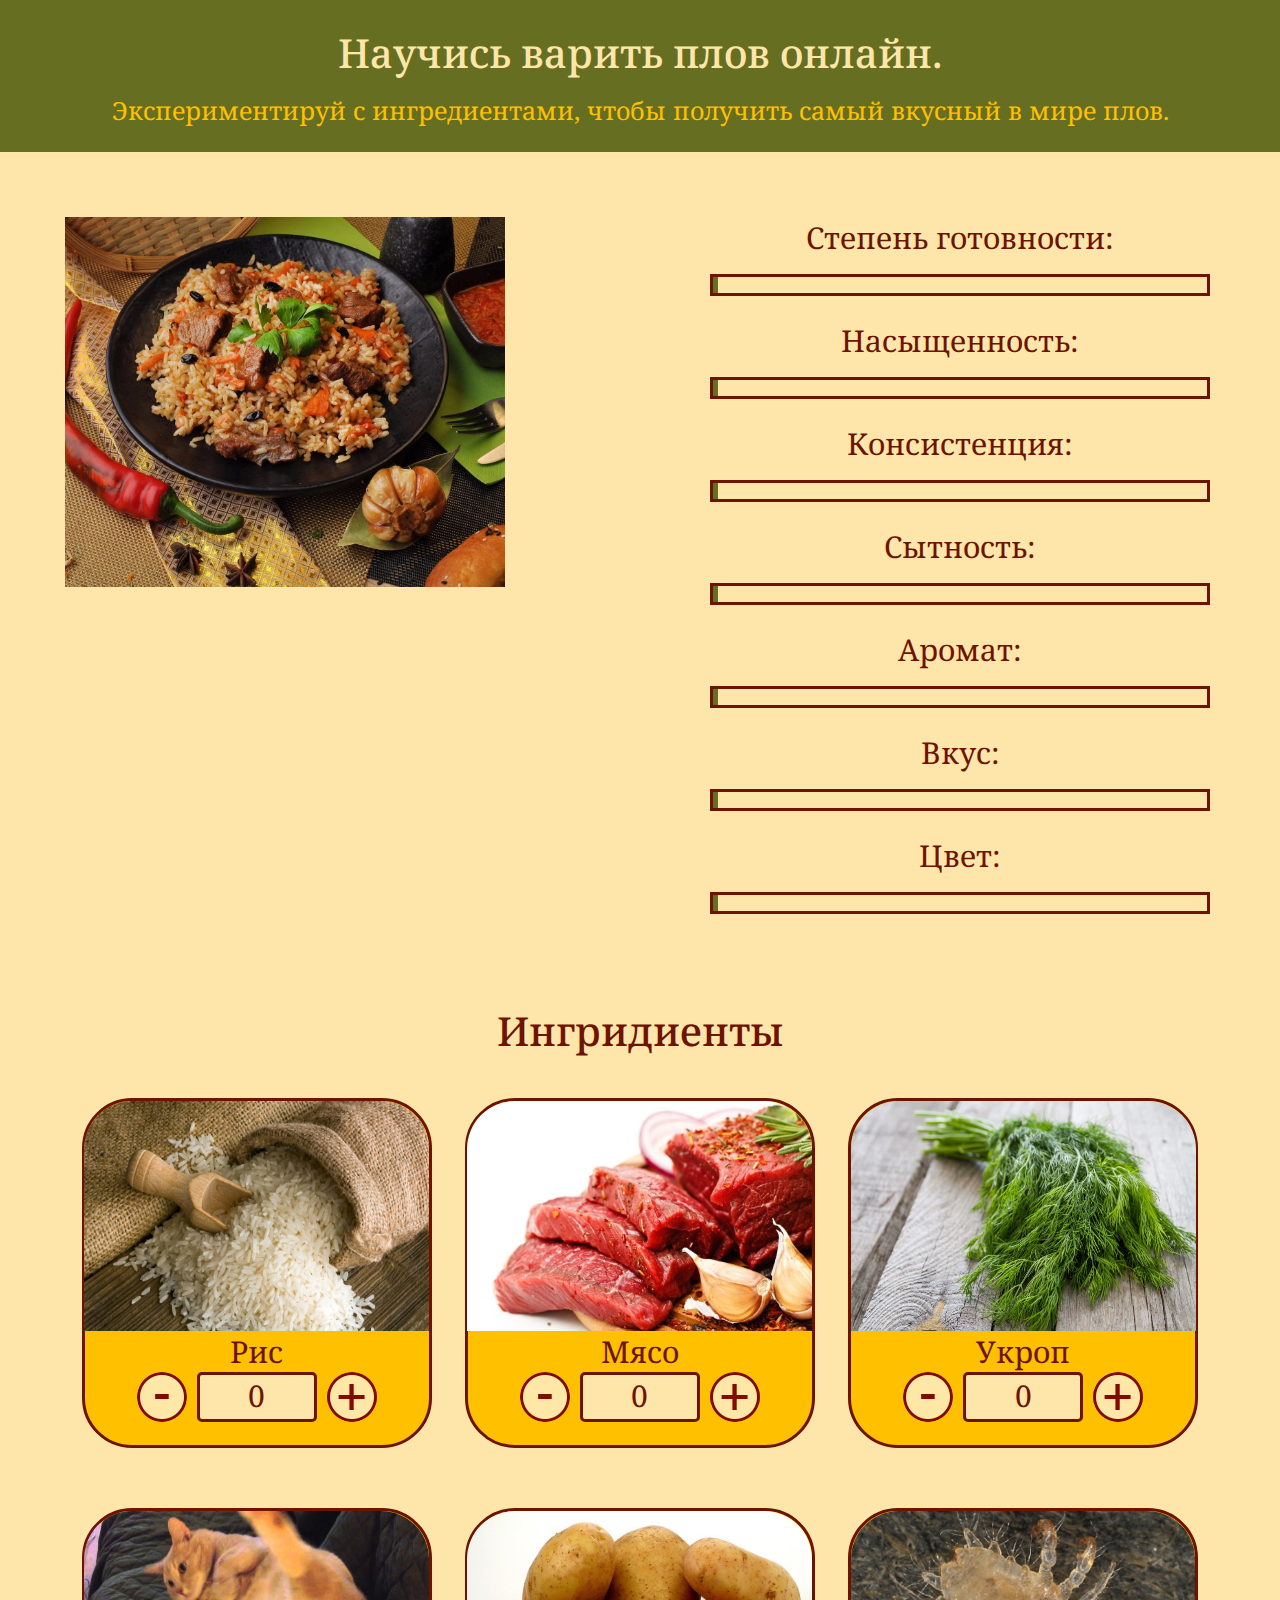
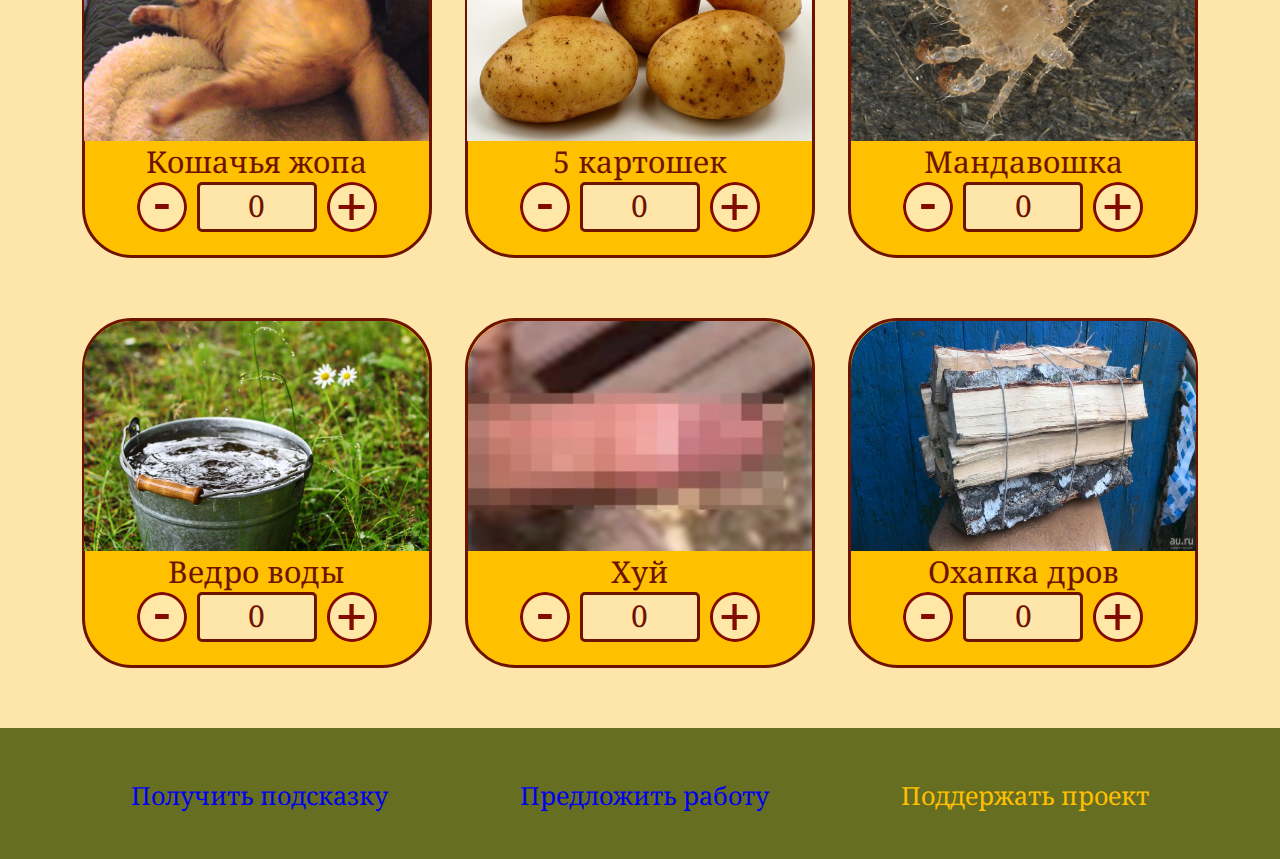
==== commit 9468a244: "spailings fixed" ====
--- a/01Train/index.html
+++ b/01Train/index.html
@@ -14,7 +14,7 @@
     <header class="header">
         <div class="container">
             <h1>Научись варить плов онлайн.</h1>
-            <h2>Эксперементируй с ингридиентами, чтобы получить самый вкусный в мире плов.</h2>
+            <h2>Экспериментируй с ингредиентами, чтобы получить самый вкусный в мире плов.</h2>
         </div>      
     </header>
     <section class="section">
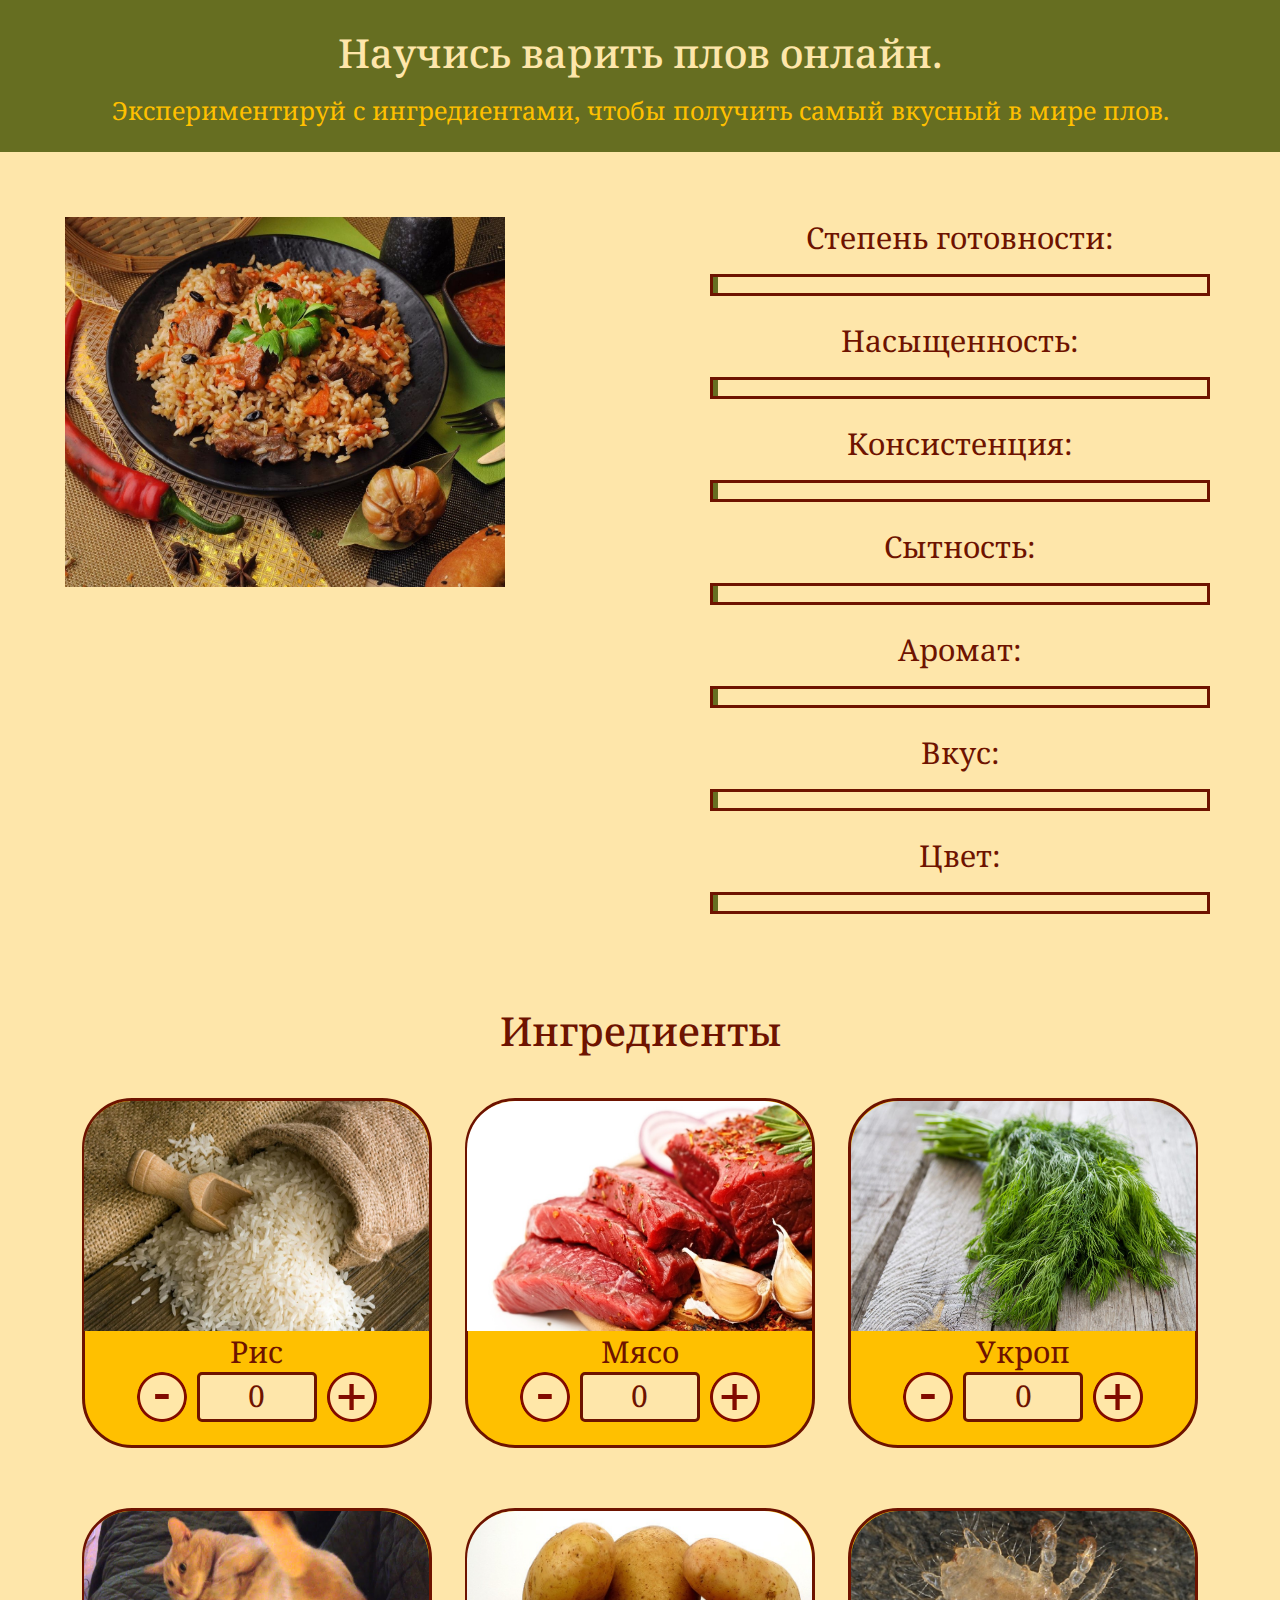
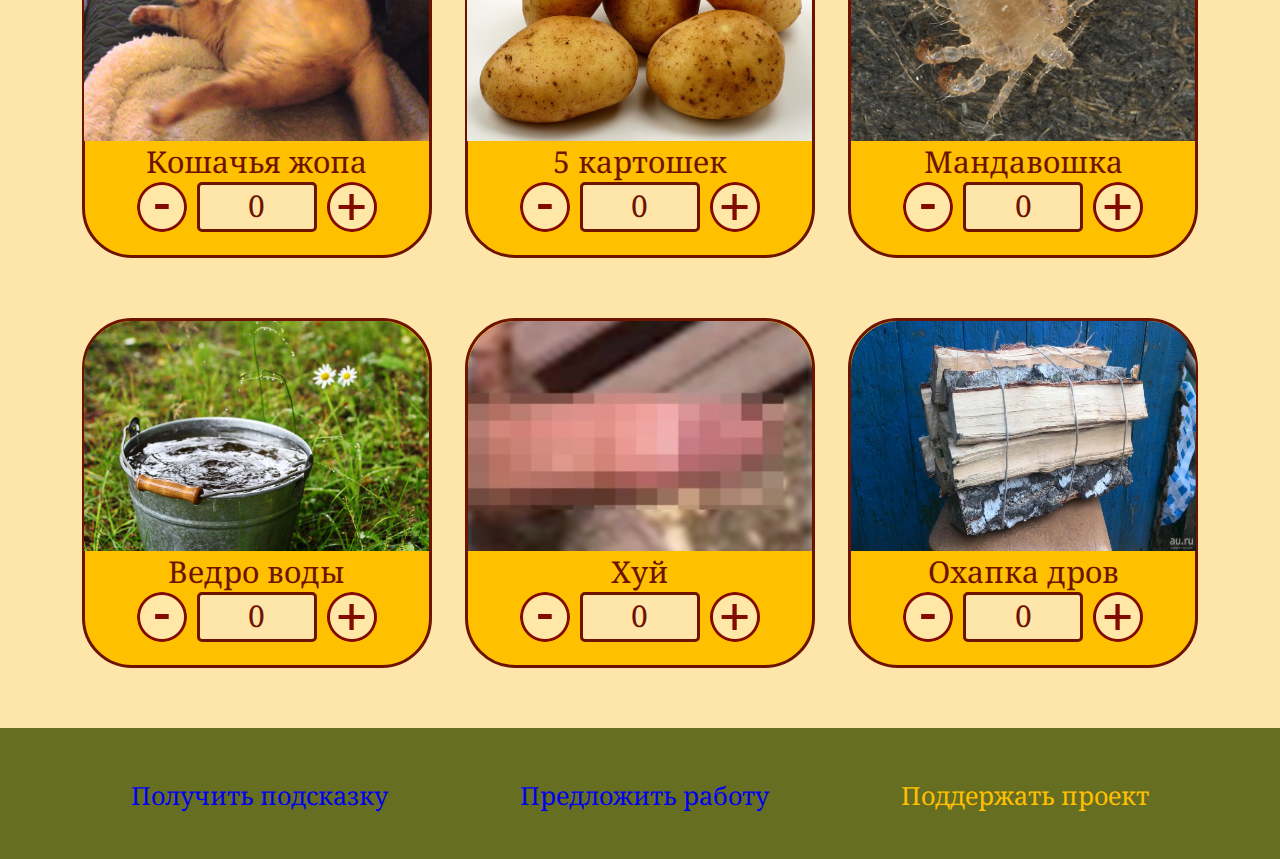
==== commit 58d3aa5d: "spailings fixedx2" ====
--- a/01Train/index.html
+++ b/01Train/index.html
@@ -68,7 +68,7 @@
     </section>
     <section class="section">
         <div class="container_ingrs">
-            <div class="width100"><h1 class="ingr_heading">Ингридиенты</h1></div>
+            <div class="width100"><h1 class="ingr_heading">Ингредиенты</h1></div>
             <div class="ingrs_outer">
                 <div class="ingridient">
                     <img class="ingr_img" src="./images/rice.jpg">
